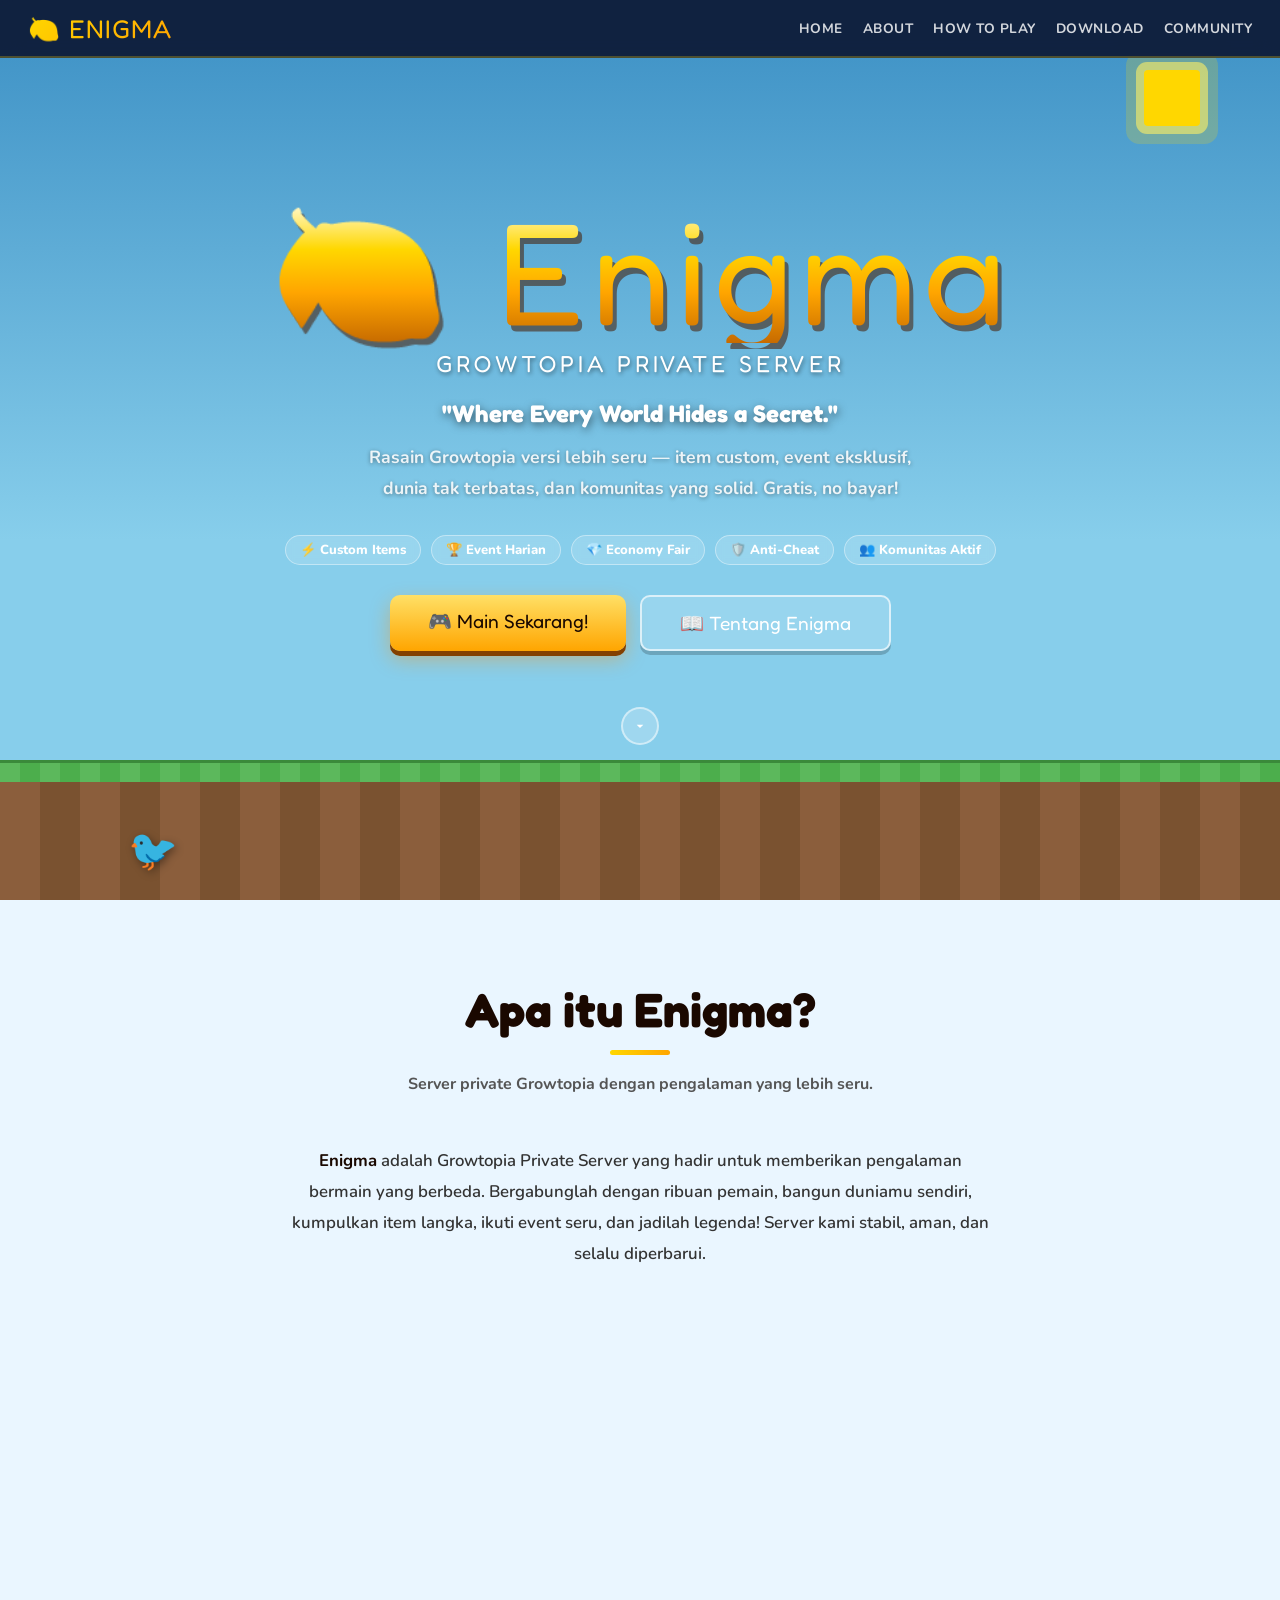
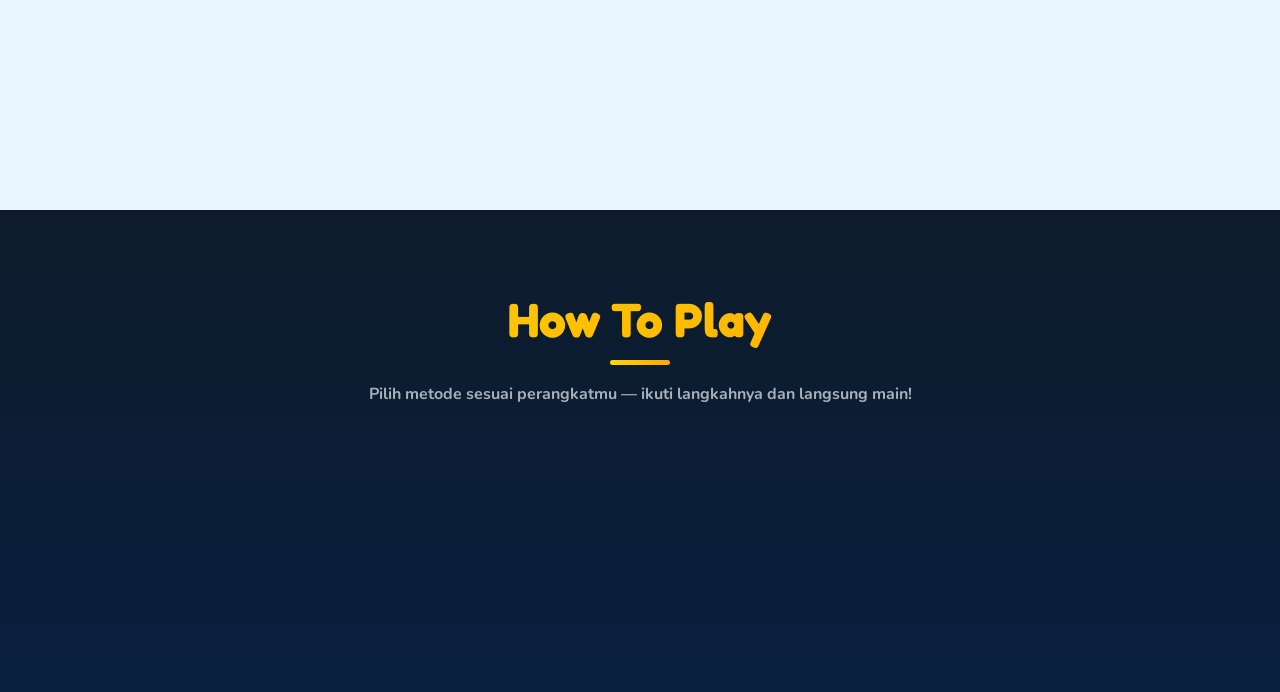
==== index.html @ 72cd6f5b "Clean up index.html by removing unused code Removed unnecessary styles and elements from the HTML st" ====
<!DOCTYPE html>
<html lang="id">
<head>
<meta charset="UTF-8"/>
<meta name="viewport" content="width=device-width,initial-scale=1.0"/>
<title>Enigma — Growtopia Private Server</title>
<link href="https://fonts.googleapis.com/css2?family=Fredoka+One&family=Nunito:wght@400;600;700;800;900&display=swap" rel="stylesheet"/>
<style>
*,*::before,*::after{box-sizing:border-box;margin:0;padding:0}
html{scroll-behavior:smooth}
body{font-family:'Nunito',sans-serif;background:#87CEEB;color:#222;overflow-x:hidden}

/* ====== NAVBAR ====== */
#navbar{
  position:fixed;top:0;left:0;right:0;z-index:1000;
  background:rgba(15,30,60,0.97);
  backdrop-filter:blur(10px);
  border-bottom:2px solid rgba(255,215,0,0.25);
  padding:0 28px;
  display:flex;align-items:center;justify-content:space-between;
  height:58px;
}
.nav-logo-text{
  font-family:'Fredoka One',cursive;font-size:1.6rem;
  background:linear-gradient(135deg,#FFD700,#FFA500);
  -webkit-background-clip:text;-webkit-text-fill-color:transparent;background-clip:text;
  letter-spacing:1px;
}
.nav-desktop{display:flex;gap:20px;list-style:none}
.nav-desktop a{
  color:rgba(255,255,255,0.82);text-decoration:none;
  font-weight:700;font-size:.85rem;letter-spacing:.5px;text-transform:uppercase;
  transition:color .2s;border-bottom:2px solid transparent;padding:4px 0;
}
.nav-desktop a:hover{color:#FFD700;border-bottom-color:#FFD700}
.hamburger{
  display:none;flex-direction:column;gap:5px;cursor:pointer;
  background:none;border:none;padding:4px;
}
.hamburger span{display:block;width:24px;height:2px;background:#fff;border-radius:2px;transition:.3s}
.hamburger.open span:nth-child(1){transform:rotate(45deg) translate(5px,5px)}
.hamburger.open span:nth-child(2){opacity:0}
.hamburger.open span:nth-child(3){transform:rotate(-45deg) translate(5px,-5px)}
#mob-menu{
  display:none;position:fixed;top:58px;left:0;right:0;bottom:0;
  background:rgba(8,16,40,0.98);z-index:999;
  flex-direction:column;align-items:center;justify-content:center;gap:30px;list-style:none;
}
#mob-menu.show{display:flex}
#mob-menu a{
  color:#fff;text-decoration:none;font-family:'Fredoka One',cursive;
  font-size:2.1rem;letter-spacing:2px;text-transform:uppercase;transition:color .2s;
}
#mob-menu a:hover{color:#FFD700}

/* ====== HERO ====== */
#hero{
  position:relative;min-height:100vh;overflow:hidden;
  display:flex;flex-direction:column;align-items:center;justify-content:center;
  padding:90px 20px 140px;text-align:center;
  background:linear-gradient(180deg,#4BA3D3 0%,#87CEEB 50%);
}
.sky-bg{position:absolute;inset:0;background:linear-gradient(180deg,#3B8FC4 0%,#87CEEB 60%,#87CEEB 100%);z-index:0}

/* Clouds */
.cloud-layer{position:absolute;top:0;left:0;right:0;bottom:40%;pointer-events:none;overflow:hidden;z-index:1}
.cld{position:absolute;animation:cldMove linear infinite}
.cld-b{position:relative;background:#fff;border-radius:50px}
.cld-b::before,.cld-b::after{content:'';position:absolute;background:#fff;border-radius:50%}
.cA .cld-b{width:130px;height:38px}
.cA .cld-b::before{width:58px;height:58px;top:-28px;left:18px}
.cA .cld-b::after{width:46px;height:46px;top:-18px;left:56px}
.cA{top:14%;left:-160px;animation-duration:32s;opacity:.92}
.cB .cld-b{width:180px;height:50px}
.cB .cld-b::before{width:80px;height:80px;top:-38px;left:28px}
.cB .cld-b::after{width:64px;height:64px;top:-24px;left:82px}
.cB{top:34%;left:-220px;animation-duration:44s;animation-delay:-14s;opacity:.7}
.cC .cld-b{width:90px;height:26px}
.cC .cld-b::before{width:40px;height:40px;top:-20px;left:12px}
.cC .cld-b::after{width:32px;height:32px;top:-12px;left:38px}
.cC{top:9%;left:-120px;animation-duration:26s;animation-delay:-7s;opacity:.55}
@keyframes cldMove{from{transform:translateX(0)}to{transform:translateX(calc(100vw+240px))}}

/* Sun */
.sun{
  position:absolute;top:70px;right:80px;z-index:2;
  width:56px;height:56px;background:#FFD700;border-radius:4px;
  box-shadow:0 0 0 8px rgba(255,240,100,.6),0 0 0 18px rgba(255,215,0,.2);
  animation:sunPop 4s ease-in-out infinite;
}
@keyframes sunPop{0%,100%{box-shadow:0 0 0 8px rgba(255,240,100,.6),0 0 0 18px rgba(255,215,0,.2)}50%{box-shadow:0 0 0 13px rgba(255,240,100,.5),0 0 0 26px rgba(255,215,0,.15)}}

/* Birds */
.brd{position:absolute;z-index:2;width:12px;height:5px;border-top:3px solid #2c3e50;border-radius:50% 50% 0 0;animation:brdFly linear infinite}
.brd::after{content:'';position:absolute;right:-12px;top:0;width:12px;height:5px;border-top:3px solid #2c3e50;border-radius:50% 50% 0 0}
.brd1{top:18%;left:-40px;animation-duration:19s}
.brd2{top:25%;left:-40px;animation-duration:24s;animation-delay:-8s}
.brd3{top:13%;left:-40px;animation-duration:16s;animation-delay:-3s}
@keyframes brdFly{from{transform:translateX(0)}to{transform:translateX(110vw)}}

/* Logo */
.hero-logo{position:relative;z-index:3}
.hero-logo-title{
  font-family:'Fredoka One',cursive;
  font-size:clamp(4.5rem,14vw,9rem);
  line-height:1;letter-spacing:5px;
  background:linear-gradient(180deg,#FFFDE7 0%,#FFD700 35%,#FFA500 65%,#c76b00 100%);
  -webkit-background-clip:text;-webkit-text-fill-color:transparent;background-clip:text;
  filter:drop-shadow(4px 6px 0 rgba(70,25,0,.55));
  animation:logoFloat 4s ease-in-out infinite;
}
@keyframes logoFloat{0%,100%{transform:translateY(0)}50%{transform:translateY(-12px)}}
.hero-logo-sub{
  font-family:'Fredoka One',cursive;font-size:clamp(.9rem,2.5vw,1.45rem);
  color:#fff;text-shadow:1px 2px 4px rgba(0,0,0,.45);
  letter-spacing:4px;text-transform:uppercase;margin-top:6px;
}
.lmn{display:inline-block;animation:lmn 5s ease-in-out infinite}
@keyframes lmn{0%,75%,100%{transform:rotate(0)}85%{transform:rotate(18deg)}95%{transform:rotate(-8deg)}}

.hero-tagline{
  position:relative;z-index:3;
  font-family:'Fredoka One',cursive;font-size:clamp(1.05rem,3vw,1.5rem);
  color:#fff;text-shadow:1px 3px 8px rgba(0,0,0,.5);
  max-width:620px;margin:18px auto 10px;line-height:1.55;
}
.hero-desc{
  position:relative;z-index:3;
  font-size:clamp(.95rem,2.2vw,1.1rem);color:rgba(255,255,255,.88);
  max-width:560px;margin:0 auto 32px;line-height:1.75;font-weight:700;
  text-shadow:0 1px 4px rgba(0,0,0,.4);
}
.hero-badges{position:relative;z-index:3;display:flex;gap:10px;flex-wrap:wrap;justify-content:center;margin-bottom:30px}
.badge{
  background:rgba(255,255,255,.15);border:1.5px solid rgba(255,255,255,.4);
  color:#fff;padding:5px 14px;border-radius:30px;font-size:.82rem;font-weight:800;
  backdrop-filter:blur(4px);
}
.hero-btns{position:relative;z-index:3;display:flex;gap:14px;flex-wrap:wrap;justify-content:center}
.btn-gold{
  font-family:'Fredoka One',cursive;font-size:1.2rem;
  padding:14px 38px;border-radius:10px;text-decoration:none;
  background:linear-gradient(180deg,#FFE066,#FFA500);
  color:#1a0800;box-shadow:0 5px 0 #834000,0 8px 20px rgba(255,140,0,.4);
  transition:transform .15s,box-shadow .15s;display:inline-block;
}
.btn-gold:hover{transform:translateY(-3px);box-shadow:0 8px 0 #834000,0 14px 28px rgba(255,140,0,.5)}
.btn-gold:active{transform:translateY(2px);box-shadow:0 2px 0 #834000}
.btn-clear{
  font-family:'Fredoka One',cursive;font-size:1.2rem;
  padding:14px 38px;border-radius:10px;text-decoration:none;
  background:rgba(255,255,255,.15);border:2px solid rgba(255,255,255,.65);color:#fff;
  box-shadow:0 4px 0 rgba(0,0,0,.2);transition:transform .15s,background .2s;display:inline-block;
}
.btn-clear:hover{background:rgba(255,255,255,.25);transform:translateY(-3px)}

/* Ground */
.ground{position:absolute;bottom:0;left:0;right:0;height:140px;z-index:2}
.grass{height:22px;background:repeating-linear-gradient(90deg,#5cb85c 0,#5cb85c 20px,#4cae4c 20px,#4cae4c 40px);border-top:3px solid #3a8a3a}
.dirt{flex:1;height:118px;background:repeating-linear-gradient(90deg,#8B5E3C 0,#8B5E3C 40px,#7a5230 40px,#7a5230 80px)}

/* Pixel pigeon on ground */
.pigeon-wrap{position:absolute;bottom:22px;left:10%;z-index:10;animation:pidgBob 2s ease-in-out infinite}
@keyframes pidgBob{0%,100%{transform:translateY(0)}50%{transform:translateY(-6px)}}
.pigeon-char{font-size:2.5rem;filter:drop-shadow(2px 3px 4px rgba(0,0,0,.4));cursor:default;user-select:none}

/* Scroll arrow */
.scroll-arrow{
  position:absolute;bottom:155px;left:50%;transform:translateX(-50%);z-index:10;
  width:38px;height:38px;background:rgba(255,255,255,.2);border:2px solid rgba(255,255,255,.5);
  border-radius:50%;display:flex;align-items:center;justify-content:center;
  cursor:pointer;animation:arrowBounce 2s ease-in-out infinite;text-decoration:none;
}
@keyframes arrowBounce{0%,100%{transform:translateX(-50%) translateY(0)}50%{transform:translateX(-50%) translateY(6px)}}
.scroll-arrow svg{fill:#fff;width:16px;height:16px}

/* ====== SECTIONS ====== */
section{padding:80px 20px}
.container{max-width:1100px;margin:0 auto}
.sec-title{font-family:'Fredoka One',cursive;font-size:clamp(2rem,5vw,3rem);text-align:center;margin-bottom:6px}
.gold-text{background:linear-gradient(135deg,#FFD700,#FFA500);-webkit-background-clip:text;-webkit-text-fill-color:transparent;background-clip:text}
.dark-text{color:#1a0800}
.divider{width:60px;height:5px;background:linear-gradient(90deg,#FFD700,#FFA500);border-radius:4px;margin:12px auto 18px}
.sec-sub{text-align:center;font-size:1rem;font-weight:700;margin-bottom:50px}
.light-sub{color:rgba(255,255,255,.65)}
.dark-sub{color:#555}

/* ====== ABOUT ====== */
#about{background:#EAF6FF}
.about-text{max-width:700px;margin:0 auto 48px;text-align:center;font-size:1.05rem;line-height:1.85;color:#333;font-weight:600}
.about-text strong{color:#1a0800}
.feat-grid{display:grid;grid-template-columns:repeat(auto-fit,minmax(190px,1fr));gap:20px}
.feat-card{
  background:#fff;border-radius:18px;padding:28px 18px;text-align:center;
  box-shadow:0 4px 20px rgba(0,0,0,.07);border:2px solid transparent;
  transition:border-color .2s,transform .2s;
}
.feat-card:hover{border-color:#FFD700;transform:translateY(-5px)}
.feat-icon{font-size:2.6rem;margin-bottom:12px;display:block}
.feat-name{font-family:'Fredoka One',cursive;font-size:1.1rem;color:#1a0800;margin-bottom:6px}
.feat-desc{font-size:.84rem;color:#666;line-height:1.5}

/* ====== HOW TO PLAY ====== */
#howtoplay{background:linear-gradient(180deg,#0d1b2a,#0a2040)}
.htp-grid{display:grid;grid-template-columns:repeat(auto-fit,minmax(300px,1fr));gap:22px}
.htp-card{
  background:rgba(255,255,255,.05);border:1px solid rgba(255,215,0,.18);
  border-radius:18px;padding:28px 24px;
  transition:transform .2s,box-shadow .2s;
}
.htp-card:hover{transform:translateY(-5px);box-shadow:0 14px 40px rgba(255,165,0,.14)}
.htp-head{display:flex;align-items:center;gap:12px;margin-bottom:18px}
.htp-icon{font-size:2rem}
.htp-title{font-family:'Fredoka One',cursive;font-size:1.25rem;background:linear-gradient(135deg,#FFD700,#FFA500);-webkit-background-clip:text;-webkit-text-fill-color:transparent;background-clip:text}
.ptag{margin-left:auto;background:rgba(79,195,247,.12);border:1px solid rgba(79,195,247,.35);color:#4FC3F7;font-size:.7rem;font-weight:900;padding:2px 10px;border-radius:20px;text-transform:uppercase;letter-spacing:1px;white-space:nowrap}
.steps{list-style:none;counter-reset:s}
.steps li{counter-increment:s;display:flex;align-items:flex-start;gap:12px;margin-bottom:13px;font-size:.88rem;color:rgba(255,255,255,.82);line-height:1.55}
.steps li::before{content:counter(s);min-width:24px;height:24px;background:linear-gradient(135deg,#FFD700,#FFA500);color:#1a0800;border-radius:50%;display:flex;align-items:center;justify-content:center;font-weight:900;font-size:.77rem;flex-shrink:0;margin-top:1px}
.slink{color:#FFD700;text-decoration:none;font-weight:800;border-bottom:1px dashed rgba(255,215,0,.4);word-break:break-all;transition:color .2s}
.slink:hover{color:#fff;border-color:#fff}
.code-box{background:rgba(0,0,0,.45);border:1px solid rgba(255,215,0,.2);border-radius:10px;padding:12px 14px;margin-top:8px;font-family:'Courier New',monospace;font-size:.77rem;color:#b8ffb8;line-height:1.9;overflow-x:auto;white-space:pre}
.note{color:rgba(255,255,255,.55);font-size:.8rem;margin-top:10px;line-height:1.5}

/* ====== DOWNLOAD ====== */
#download{background:#EAF6FF;text-align:center}
.dl-wrap{max-width:440px;margin:0 auto}
.dl-desc{font-size:1.05rem;color:#444;font-weight:700;margin-bottom:32px;line-height:1.75}
.dl-list{display:flex;flex-direction:column;gap:14px;align-items:center}
.dl-btn{
  display:flex;align-items:center;gap:16px;width:100%;max-width:340px;
  padding:14px 22px;border-radius:14px;text-decoration:none;color:#fff;
  font-weight:700;transition:transform .15s,box-shadow .15s;
  box-shadow:0 4px 16px rgba(0,0,0,.2);
}
.dl-btn:hover{transform:translateY(-3px);box-shadow:0 8px 24px rgba(0,0,0,.28)}
.dl-android{background:linear-gradient(135deg,#1a73e8,#0d47a1)}
.dl-ios{background:linear-gradient(135deg,#555,#111)}
.dl-win{background:linear-gradient(135deg,#0078d4,#004f99)}
.dl-mac{background:linear-gradient(135deg,#444,#1a1a1a)}
.dl-ic{font-size:1.9rem}
.dl-txt small{display:block;font-size:.68rem;opacity:.75;font-weight:400}
.dl-txt strong{font-size:.97rem}

/* ====== COMMUNITY ====== */
#community{background:linear-gradient(135deg,#0d1b2a,#1a3a5c);text-align:center}
.comm-card{
  background:rgba(255,255,255,.06);border:1px solid rgba(255,215,0,.22);
  border-radius:26px;padding:50px 40px;max-width:460px;margin:0 auto;
}
.wa-ico{font-size:4.5rem;animation:waPulse 2s ease-in-out infinite}
@keyframes waPulse{0%,100%{transform:scale(1)}50%{transform:scale(1.1)}}
.comm-card h3{font-family:'Fredoka One',cursive;font-size:1.75rem;color:#FFD700;margin:14px 0 10px}
.comm-card p{color:rgba(255,255,255,.65);font-size:.97rem;line-height:1.65;margin-bottom:28px}
.btn-wa{
  display:inline-flex;align-items:center;gap:10px;
  background:#25D366;color:#fff;font-family:'Fredoka One',cursive;font-size:1.15rem;
  padding:14px 36px;border-radius:50px;text-decoration:none;
  box-shadow:0 6px 24px rgba(37,211,102,.4);transition:transform .15s,box-shadow .15s;
}
.btn-wa:hover{transform:translateY(-3px);box-shadow:0 12px 32px rgba(37,211,102,.55)}

/* ====== FOOTER ====== */
footer{background:#060d17;border-top:2px solid rgba(255,215,0,.18);padding:36px 20px;text-align:center}
.f-logo{font-family:'Fredoka One',cursive;font-size:1.6rem;background:linear-gradient(135deg,#FFD700,#FFA500);-webkit-background-clip:text;-webkit-text-fill-color:transparent;background-clip:text;margin-bottom:8px}
.f-slogan{color:rgba(255,255,255,.5);font-style:italic;font-size:.95rem;margin-bottom:14px}
.f-links{display:flex;justify-content:center;gap:20px;flex-wrap:wrap;margin-bottom:12px}
.f-links a{color:#FFD700;text-decoration:none;font-weight:700;font-size:.85rem;transition:color .2s}
.f-links a:hover{color:#fff}
.f-copy{color:rgba(255,255,255,.3);font-size:.8rem}

/* ====== REVEAL ====== */
.reveal{opacity:0;transform:translateY(28px);transition:opacity .6s,transform .6s}
.reveal.vis{opacity:1;transform:translateY(0)}

/* ====== RESPONSIVE ====== */
@media(max-width:720px){
  .nav-desktop{display:none}
  .hamburger{display:flex}
  .sun{top:70px;right:20px;width:42px;height:42px}
  .comm-card{padding:34px 22px}
  .hero-logo-title{letter-spacing:2px}
}
</style>
</head>
<body>

<!-- NAVBAR -->
<nav id="navbar">
  <div class="nav-logo-text">🍋 ENIGMA</div>
  <ul class="nav-desktop">
    <li><a href="#hero">Home</a></li>
    <li><a href="#about">About</a></li>
    <li><a href="#howtoplay">How To Play</a></li>
    <li><a href="#download">Download</a></li>
    <li><a href="#community">Community</a></li>
  </ul>
  <button class="hamburger" id="ham" aria-label="Menu">
    <span></span><span></span><span></span>
  </button>
</nav>

<ul id="mob-menu">
  <li><a href="#hero" onclick="closeMob()">Home</a></li>
  <li><a href="#about" onclick="closeMob()">About</a></li>
  <li><a href="#howtoplay" onclick="closeMob()">How To Play</a></li>
  <li><a href="#download" onclick="closeMob()">Download</a></li>
  <li><a href="#community" onclick="closeMob()">Community</a></li>
</ul>

<!-- HERO -->
<section id="hero">
  <div class="sky-bg"></div>
  <div class="cloud-layer">
    <div class="cld cA"><div class="cld-b"></div></div>
    <div class="cld cB"><div class="cld-b"></div></div>
    <div class="cld cC"><div class="cld-b"></div></div>
  </div>
  <div class="sun"></div>
  <div class="brd brd1"></div>
  <div class="brd brd2"></div>
  <div class="brd brd3"></div>

  <div class="hero-logo">
    <div class="hero-logo-title"><span class="lmn">🍋</span> Enigma</div>
    <div class="hero-logo-sub">Growtopia Private Server</div>
  </div>

  <h2 class="hero-tagline">"Where Every World Hides a Secret."</h2>
  <p class="hero-desc">
    Rasain Growtopia versi lebih seru — item custom, event eksklusif,
    dunia tak terbatas, dan komunitas yang solid. Gratis, no bayar!
  </p>

  <div class="hero-badges">
    <span class="badge">⚡ Custom Items</span>
    <span class="badge">🏆 Event Harian</span>
    <span class="badge">💎 Economy Fair</span>
    <span class="badge">🛡️ Anti-Cheat</span>
    <span class="badge">👥 Komunitas Aktif</span>
  </div>

  <div class="hero-btns">
    <a class="btn-gold" href="#howtoplay">🎮 Main Sekarang!</a>
    <a class="btn-clear" href="#about">📖 Tentang Enigma</a>
  </div>

  <div class="pigeon-wrap">
    <div class="pigeon-char" title="Coo~">🐦</div>
  </div>

  <a class="scroll-arrow" href="#about">
    <svg viewBox="0 0 24 24"><path d="M7 10l5 5 5-5z"/></svg>
  </a>

  <div class="ground">
    <div class="grass"></div>
    <div class="dirt"></div>
  </div>
</section>

<!-- ABOUT -->
<section id="about">
  <div class="container">
    <h2 class="sec-title dark-text">Apa itu Enigma?</h2>
    <div class="divider"></div>
    <p class="sec-sub dark-sub">Server private Growtopia dengan pengalaman yang lebih seru.</p>
    <p class="about-text">
      <strong>Enigma</strong> adalah Growtopia Private Server yang hadir untuk memberikan pengalaman bermain yang berbeda.
      Bergabunglah dengan ribuan pemain, bangun duniamu sendiri, kumpulkan item langka, ikuti event seru, dan jadilah legenda!
      Server kami stabil, aman, dan selalu diperbarui.
    </p>
    <div class="feat-grid">
      <div class="feat-card reveal"><span class="feat-icon">💎</span><div class="feat-name">Custom Items</div><div class="feat-desc">Ribuan item eksklusif yang hanya ada di Enigma.</div></div>
      <div class="feat-card reveal"><span class="feat-icon">🏆</span><div class="feat-name">Event Harian</div><div class="feat-desc">Event & turnamen seru setiap hari tanpa henti.</div></div>
      <div class="feat-card reveal"><span class="feat-icon">⚡</span><div class="feat-name">Server Stabil</div><div class="feat-desc">Uptime tinggi, lag minimal, main kapan saja.</div></div>
      <div class="feat-card reveal"><span class="feat-icon">🛡️</span><div class="feat-name">Anti-Cheat</div><div class="feat-desc">Sistem keamanan ketat agar permainan fair.</div></div>
      <div class="feat-card reveal"><span class="feat-icon">👥</span><div class="feat-name">Komunitas Aktif</div><div class="feat-desc">Ribuan pemain aktif siap main bareng kamu.</div></div>
      <div class="feat-card reveal"><span class="feat-icon">🌍</span><div class="feat-name">Dunia Bebas</div><div class="feat-desc">Buat & eksplorasi dunia tanpa batas.</div></div>
    </div>
  </div>
</section>

<!-- HOW TO PLAY -->
<section id="howtoplay">
  <div class="container">
    <h2 class="sec-title gold-text">How To Play</h2>
    <div class="divider"></div>
    <p class="sec-sub light-sub">Pilih metode sesuai perangkatmu — ikuti langkahnya dan langsung main!</p>

    <div class="htp-grid">

      <!-- PowerTunnel -->
      <div class="htp-card reveal">
        <div class="htp-head">
          <span class="htp-icon">🔌</span>
          <div class="htp-title">PowerTunnel</div>
          <span class="ptag">Android</span>
        </div>
        <ol class="steps">
          <li>Download APK PowerTunnel:<br/><a class="slink" href="https://powertunnel.id.uptodown.com/android" target="_blank" rel="noopener">pow
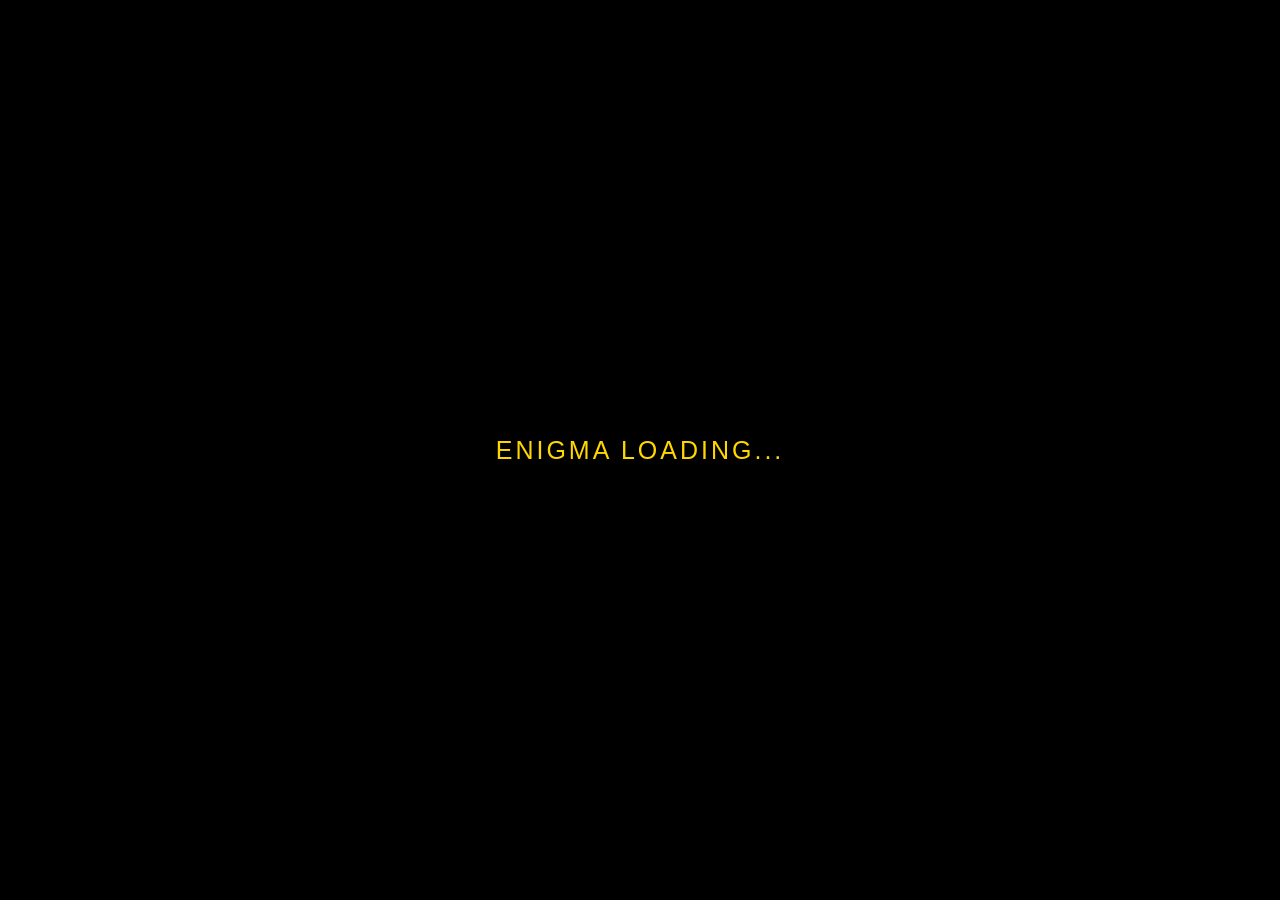
==== commit bfb42fbe: "Update HTML structure and styles for Enigma site" ====
--- a/index.html
+++ b/index.html
@@ -1,400 +1,210 @@
 <!DOCTYPE html>
-<html lang="id">
+<html lang="en">
 <head>
-<meta charset="UTF-8"/>
-<meta name="viewport" content="width=device-width,initial-scale=1.0"/>
-<title>Enigma — Growtopia Private Server</title>
-<link href="https://fonts.googleapis.com/css2?family=Fredoka+One&family=Nunito:wght@400;600;700;800;900&display=swap" rel="stylesheet"/>
+<meta charset="UTF-8">
+<meta name="viewport" content="width=device-width,initial-scale=1">
+<title>ENIGMA SERVER</title>
+
 <style>
-*,*::before,*::after{box-sizing:border-box;margin:0;padding:0}
-html{scroll-behavior:smooth}
-body{font-family:'Nunito',sans-serif;background:#87CEEB;color:#222;overflow-x:hidden}
-
-/* ====== NAVBAR ====== */
-#navbar{
-  position:fixed;top:0;left:0;right:0;z-index:1000;
-  background:rgba(15,30,60,0.97);
-  backdrop-filter:blur(10px);
-  border-bottom:2px solid rgba(255,215,0,0.25);
-  padding:0 28px;
-  display:flex;align-items:center;justify-content:space-between;
-  height:58px;
-}
-.nav-logo-text{
-  font-family:'Fredoka One',cursive;font-size:1.6rem;
-  background:linear-gradient(135deg,#FFD700,#FFA500);
-  -webkit-background-clip:text;-webkit-text-fill-color:transparent;background-clip:text;
-  letter-spacing:1px;
-}
-.nav-desktop{display:flex;gap:20px;list-style:none}
-.nav-desktop a{
-  color:rgba(255,255,255,0.82);text-decoration:none;
-  font-weight:700;font-size:.85rem;letter-spacing:.5px;text-transform:uppercase;
-  transition:color .2s;border-bottom:2px solid transparent;padding:4px 0;
-}
-.nav-desktop a:hover{color:#FFD700;border-bottom-color:#FFD700}
-.hamburger{
-  display:none;flex-direction:column;gap:5px;cursor:pointer;
-  background:none;border:none;padding:4px;
-}
-.hamburger span{display:block;width:24px;height:2px;background:#fff;border-radius:2px;transition:.3s}
-.hamburger.open span:nth-child(1){transform:rotate(45deg) translate(5px,5px)}
-.hamburger.open span:nth-child(2){opacity:0}
-.hamburger.open span:nth-child(3){transform:rotate(-45deg) translate(5px,-5px)}
-#mob-menu{
-  display:none;position:fixed;top:58px;left:0;right:0;bottom:0;
-  background:rgba(8,16,40,0.98);z-index:999;
-  flex-direction:column;align-items:center;justify-content:center;gap:30px;list-style:none;
-}
-#mob-menu.show{display:flex}
-#mob-menu a{
-  color:#fff;text-decoration:none;font-family:'Fredoka One',cursive;
-  font-size:2.1rem;letter-spacing:2px;text-transform:uppercase;transition:color .2s;
-}
-#mob-menu a:hover{color:#FFD700}
-
-/* ====== HERO ====== */
-#hero{
-  position:relative;min-height:100vh;overflow:hidden;
-  display:flex;flex-direction:column;align-items:center;justify-content:center;
-  padding:90px 20px 140px;text-align:center;
-  background:linear-gradient(180deg,#4BA3D3 0%,#87CEEB 50%);
-}
-.sky-bg{position:absolute;inset:0;background:linear-gradient(180deg,#3B8FC4 0%,#87CEEB 60%,#87CEEB 100%);z-index:0}
-
-/* Clouds */
-.cloud-layer{position:absolute;top:0;left:0;right:0;bottom:40%;pointer-events:none;overflow:hidden;z-index:1}
-.cld{position:absolute;animation:cldMove linear infinite}
-.cld-b{position:relative;background:#fff;border-radius:50px}
-.cld-b::before,.cld-b::after{content:'';position:absolute;background:#fff;border-radius:50%}
-.cA .cld-b{width:130px;height:38px}
-.cA .cld-b::before{width:58px;height:58px;top:-28px;left:18px}
-.cA .cld-b::after{width:46px;height:46px;top:-18px;left:56px}
-.cA{top:14%;left:-160px;animation-duration:32s;opacity:.92}
-.cB .cld-b{width:180px;height:50px}
-.cB .cld-b::before{width:80px;height:80px;top:-38px;left:28px}
-.cB .cld-b::after{width:64px;height:64px;top:-24px;left:82px}
-.cB{top:34%;left:-220px;animation-duration:44s;animation-delay:-14s;opacity:.7}
-.cC .cld-b{width:90px;height:26px}
-.cC .cld-b::before{width:40px;height:40px;top:-20px;left:12px}
-.cC .cld-b::after{width:32px;height:32px;top:-12px;left:38px}
-.cC{top:9%;left:-120px;animation-duration:26s;animation-delay:-7s;opacity:.55}
-@keyframes cldMove{from{transform:translateX(0)}to{transform:translateX(calc(100vw+240px))}}
-
-/* Sun */
-.sun{
-  position:absolute;top:70px;right:80px;z-index:2;
-  width:56px;height:56px;background:#FFD700;border-radius:4px;
-  box-shadow:0 0 0 8px rgba(255,240,100,.6),0 0 0 18px rgba(255,215,0,.2);
-  animation:sunPop 4s ease-in-out infinite;
-}
-@keyframes sunPop{0%,100%{box-shadow:0 0 0 8px rgba(255,240,100,.6),0 0 0 18px rgba(255,215,0,.2)}50%{box-shadow:0 0 0 13px rgba(255,240,100,.5),0 0 0 26px rgba(255,215,0,.15)}}
-
-/* Birds */
-.brd{position:absolute;z-index:2;width:12px;height:5px;border-top:3px solid #2c3e50;border-radius:50% 50% 0 0;animation:brdFly linear infinite}
-.brd::after{content:'';position:absolute;right:-12px;top:0;width:12px;height:5px;border-top:3px solid #2c3e50;border-radius:50% 50% 0 0}
-.brd1{top:18%;left:-40px;animation-duration:19s}
-.brd2{top:25%;left:-40px;animation-duration:24s;animation-delay:-8s}
-.brd3{top:13%;left:-40px;animation-duration:16s;animation-delay:-3s}
-@keyframes brdFly{from{transform:translateX(0)}to{transform:translateX(110vw)}}
-
-/* Logo */
-.hero-logo{position:relative;z-index:3}
-.hero-logo-title{
-  font-family:'Fredoka One',cursive;
-  font-size:clamp(4.5rem,14vw,9rem);
-  line-height:1;letter-spacing:5px;
-  background:linear-gradient(180deg,#FFFDE7 0%,#FFD700 35%,#FFA500 65%,#c76b00 100%);
-  -webkit-background-clip:text;-webkit-text-fill-color:transparent;background-clip:text;
-  filter:drop-shadow(4px 6px 0 rgba(70,25,0,.55));
-  animation:logoFloat 4s ease-in-out infinite;
-}
-@keyframes logoFloat{0%,100%{transform:translateY(0)}50%{transform:translateY(-12px)}}
-.hero-logo-sub{
-  font-family:'Fredoka One',cursive;font-size:clamp(.9rem,2.5vw,1.45rem);
-  color:#fff;text-shadow:1px 2px 4px rgba(0,0,0,.45);
-  letter-spacing:4px;text-transform:uppercase;margin-top:6px;
-}
-.lmn{display:inline-block;animation:lmn 5s ease-in-out infinite}
-@keyframes lmn{0%,75%,100%{transform:rotate(0)}85%{transform:rotate(18deg)}95%{transform:rotate(-8deg)}}
-
-.hero-tagline{
-  position:relative;z-index:3;
-  font-family:'Fredoka One',cursive;font-size:clamp(1.05rem,3vw,1.5rem);
-  color:#fff;text-shadow:1px 3px 8px rgba(0,0,0,.5);
-  max-width:620px;margin:18px auto 10px;line-height:1.55;
-}
-.hero-desc{
-  position:relative;z-index:3;
-  font-size:clamp(.95rem,2.2vw,1.1rem);color:rgba(255,255,255,.88);
-  max-width:560px;margin:0 auto 32px;line-height:1.75;font-weight:700;
-  text-shadow:0 1px 4px rgba(0,0,0,.4);
-}
-.hero-badges{position:relative;z-index:3;display:flex;gap:10px;flex-wrap:wrap;justify-content:center;margin-bottom:30px}
-.badge{
-  background:rgba(255,255,255,.15);border:1.5px solid rgba(255,255,255,.4);
-  color:#fff;padding:5px 14px;border-radius:30px;font-size:.82rem;font-weight:800;
-  backdrop-filter:blur(4px);
-}
-.hero-btns{position:relative;z-index:3;display:flex;gap:14px;flex-wrap:wrap;justify-content:center}
-.btn-gold{
-  font-family:'Fredoka One',cursive;font-size:1.2rem;
-  padding:14px 38px;border-radius:10px;text-decoration:none;
-  background:linear-gradient(180deg,#FFE066,#FFA500);
-  color:#1a0800;box-shadow:0 5px 0 #834000,0 8px 20px rgba(255,140,0,.4);
-  transition:transform .15s,box-shadow .15s;display:inline-block;
-}
-.btn-gold:hover{transform:translateY(-3px);box-shadow:0 8px 0 #834000,0 14px 28px rgba(255,140,0,.5)}
-.btn-gold:active{transform:translateY(2px);box-shadow:0 2px 0 #834000}
-.btn-clear{
-  font-family:'Fredoka One',cursive;font-size:1.2rem;
-  padding:14px 38px;border-radius:10px;text-decoration:none;
-  background:rgba(255,255,255,.15);border:2px solid rgba(255,255,255,.65);color:#fff;
-  box-shadow:0 4px 0 rgba(0,0,0,.2);transition:transform .15s,background .2s;display:inline-block;
-}
-.btn-clear:hover{background:rgba(255,255,255,.25);transform:translateY(-3px)}
-
-/* Ground */
-.ground{position:absolute;bottom:0;left:0;right:0;height:140px;z-index:2}
-.grass{height:22px;background:repeating-linear-gradient(90deg,#5cb85c 0,#5cb85c 20px,#4cae4c 20px,#4cae4c 40px);border-top:3px solid #3a8a3a}
-.dirt{flex:1;height:118px;background:repeating-linear-gradient(90deg,#8B5E3C 0,#8B5E3C 40px,#7a5230 40px,#7a5230 80px)}
-
-/* Pixel pigeon on ground */
-.pigeon-wrap{position:absolute;bottom:22px;left:10%;z-index:10;animation:pidgBob 2s ease-in-out infinite}
-@keyframes pidgBob{0%,100%{transform:translateY(0)}50%{transform:translateY(-6px)}}
-.pigeon-char{font-size:2.5rem;filter:drop-shadow(2px 3px 4px rgba(0,0,0,.4));cursor:default;user-select:none}
-
-/* Scroll arrow */
-.scroll-arrow{
-  position:absolute;bottom:155px;left:50%;transform:translateX(-50%);z-index:10;
-  width:38px;height:38px;background:rgba(255,255,255,.2);border:2px solid rgba(255,255,255,.5);
-  border-radius:50%;display:flex;align-items:center;justify-content:center;
-  cursor:pointer;animation:arrowBounce 2s ease-in-out infinite;text-decoration:none;
-}
-@keyframes arrowBounce{0%,100%{transform:translateX(-50%) translateY(0)}50%{transform:translateX(-50%) translateY(6px)}}
-.scroll-arrow svg{fill:#fff;width:16px;height:16px}
-
-/* ====== SECTIONS ====== */
-section{padding:80px 20px}
-.container{max-width:1100px;margin:0 auto}
-.sec-title{font-family:'Fredoka One',cursive;font-size:clamp(2rem,5vw,3rem);text-align:center;margin-bottom:6px}
-.gold-text{background:linear-gradient(135deg,#FFD700,#FFA500);-webkit-background-clip:text;-webkit-text-fill-color:transparent;background-clip:text}
-.dark-text{color:#1a0800}
-.divider{width:60px;height:5px;background:linear-gradient(90deg,#FFD700,#FFA500);border-radius:4px;margin:12px auto 18px}
-.sec-sub{text-align:center;font-size:1rem;font-weight:700;margin-bottom:50px}
-.light-sub{color:rgba(255,255,255,.65)}
-.dark-sub{color:#555}
-
-/* ====== ABOUT ====== */
-#about{background:#EAF6FF}
-.about-text{max-width:700px;margin:0 auto 48px;text-align:center;font-size:1.05rem;line-height:1.85;color:#333;font-weight:600}
-.about-text strong{color:#1a0800}
-.feat-grid{display:grid;grid-template-columns:repeat(auto-fit,minmax(190px,1fr));gap:20px}
-.feat-card{
-  background:#fff;border-radius:18px;padding:28px 18px;text-align:center;
-  box-shadow:0 4px 20px rgba(0,0,0,.07);border:2px solid transparent;
-  transition:border-color .2s,transform .2s;
-}
-.feat-card:hover{border-color:#FFD700;transform:translateY(-5px)}
-.feat-icon{font-size:2.6rem;margin-bottom:12px;display:block}
-.feat-name{font-family:'Fredoka One',cursive;font-size:1.1rem;color:#1a0800;margin-bottom:6px}
-.feat-desc{font-size:.84rem;color:#666;line-height:1.5}
-
-/* ====== HOW TO PLAY ====== */
-#howtoplay{background:linear-gradient(180deg,#0d1b2a,#0a2040)}
-.htp-grid{display:grid;grid-template-columns:repeat(auto-fit,minmax(300px,1fr));gap:22px}
-.htp-card{
-  background:rgba(255,255,255,.05);border:1px solid rgba(255,215,0,.18);
-  border-radius:18px;padding:28px 24px;
-  transition:transform .2s,box-shadow .2s;
-}
-.htp-card:hover{transform:translateY(-5px);box-shadow:0 14px 40px rgba(255,165,0,.14)}
-.htp-head{display:flex;align-items:center;gap:12px;margin-bottom:18px}
-.htp-icon{font-size:2rem}
-.htp-title{font-family:'Fredoka One',cursive;font-size:1.25rem;background:linear-gradient(135deg,#FFD700,#FFA500);-webkit-background-clip:text;-webkit-text-fill-color:transparent;background-clip:text}
-.ptag{margin-left:auto;background:rgba(79,195,247,.12);border:1px solid rgba(79,195,247,.35);color:#4FC3F7;font-size:.7rem;font-weight:900;padding:2px 10px;border-radius:20px;text-transform:uppercase;letter-spacing:1px;white-space:nowrap}
-.steps{list-style:none;counter-reset:s}
-.steps li{counter-increment:s;display:flex;align-items:flex-start;gap:12px;margin-bottom:13px;font-size:.88rem;color:rgba(255,255,255,.82);line-height:1.55}
-.steps li::before{content:counter(s);min-width:24px;height:24px;background:linear-gradient(135deg,#FFD700,#FFA500);color:#1a0800;border-radius:50%;display:flex;align-items:center;justify-content:center;font-weight:900;font-size:.77rem;flex-shrink:0;margin-top:1px}
-.slink{color:#FFD700;text-decoration:none;font-weight:800;border-bottom:1px dashed rgba(255,215,0,.4);word-break:break-all;transition:color .2s}
-.slink:hover{color:#fff;border-color:#fff}
-.code-box{background:rgba(0,0,0,.45);border:1px solid rgba(255,215,0,.2);border-radius:10px;padding:12px 14px;margin-top:8px;font-family:'Courier New',monospace;font-size:.77rem;color:#b8ffb8;line-height:1.9;overflow-x:auto;white-space:pre}
-.note{color:rgba(255,255,255,.55);font-size:.8rem;margin-top:10px;line-height:1.5}
-
-/* ====== DOWNLOAD ====== */
-#download{background:#EAF6FF;text-align:center}
-.dl-wrap{max-width:440px;margin:0 auto}
-.dl-desc{font-size:1.05rem;color:#444;font-weight:700;margin-bottom:32px;line-height:1.75}
-.dl-list{display:flex;flex-direction:column;gap:14px;align-items:center}
-.dl-btn{
-  display:flex;align-items:center;gap:16px;width:100%;max-width:340px;
-  padding:14px 22px;border-radius:14px;text-decoration:none;color:#fff;
-  font-weight:700;transition:transform .15s,box-shadow .15s;
-  box-shadow:0 4px 16px rgba(0,0,0,.2);
-}
-.dl-btn:hover{transform:translateY(-3px);box-shadow:0 8px 24px rgba(0,0,0,.28)}
-.dl-android{background:linear-gradient(135deg,#1a73e8,#0d47a1)}
-.dl-ios{background:linear-gradient(135deg,#555,#111)}
-.dl-win{background:linear-gradient(135deg,#0078d4,#004f99)}
-.dl-mac{background:linear-gradient(135deg,#444,#1a1a1a)}
-.dl-ic{font-size:1.9rem}
-.dl-txt small{display:block;font-size:.68rem;opacity:.75;font-weight:400}
-.dl-txt strong{font-size:.97rem}
-
-/* ====== COMMUNITY ====== */
-#community{background:linear-gradient(135deg,#0d1b2a,#1a3a5c);text-align:center}
-.comm-card{
-  background:rgba(255,255,255,.06);border:1px solid rgba(255,215,0,.22);
-  border-radius:26px;padding:50px 40px;max-width:460px;margin:0 auto;
-}
-.wa-ico{font-size:4.5rem;animation:waPulse 2s ease-in-out infinite}
-@keyframes waPulse{0%,100%{transform:scale(1)}50%{transform:scale(1.1)}}
-.comm-card h3{font-family:'Fredoka One',cursive;font-size:1.75rem;color:#FFD700;margin:14px 0 10px}
-.comm-card p{color:rgba(255,255,255,.65);font-size:.97rem;line-height:1.65;margin-bottom:28px}
-.btn-wa{
-  display:inline-flex;align-items:center;gap:10px;
-  background:#25D366;color:#fff;font-family:'Fredoka One',cursive;font-size:1.15rem;
-  padding:14px 36px;border-radius:50px;text-decoration:none;
-  box-shadow:0 6px 24px rgba(37,211,102,.4);transition:transform .15s,box-shadow .15s;
-}
-.btn-wa:hover{transform:translateY(-3px);box-shadow:0 12px 32px rgba(37,211,102,.55)}
-
-/* ====== FOOTER ====== */
-footer{background:#060d17;border-top:2px solid rgba(255,215,0,.18);padding:36px 20px;text-align:center}
-.f-logo{font-family:'Fredoka One',cursive;font-size:1.6rem;background:linear-gradient(135deg,#FFD700,#FFA500);-webkit-background-clip:text;-webkit-text-fill-color:transparent;background-clip:text;margin-bottom:8px}
-.f-slogan{color:rgba(255,255,255,.5);font-style:italic;font-size:.95rem;margin-bottom:14px}
-.f-links{display:flex;justify-content:center;gap:20px;flex-wrap:wrap;margin-bottom:12px}
-.f-links a{color:#FFD700;text-decoration:none;font-weight:700;font-size:.85rem;transition:color .2s}
-.f-links a:hover{color:#fff}
-.f-copy{color:rgba(255,255,255,.3);font-size:.8rem}
-
-/* ====== REVEAL ====== */
-.reveal{opacity:0;transform:translateY(28px);transition:opacity .6s,transform .6s}
-.reveal.vis{opacity:1;transform:translateY(0)}
-
-/* ====== RESPONSIVE ====== */
-@media(max-width:720px){
-  .nav-desktop{display:none}
-  .hamburger{display:flex}
-  .sun{top:70px;right:20px;width:42px;height:42px}
-  .comm-card{padding:34px 22px}
-  .hero-logo-title{letter-spacing:2px}
-}
+*{margin:0;padding:0;box-sizing:border-box}
+body{
+ font-family:'Segoe UI',sans-serif;
+ background:#000;
+ color:white;
+ overflow-x:hidden;
+}
+
+/* LOADING */
+#loader{
+ position:fixed;
+ width:100%;
+ height:100%;
+ background:#000;
+ display:flex;
+ justify-content:center;
+ align-items:center;
+ z-index:999;
+ font-size:25px;
+ letter-spacing:3px;
+ color:#FFD700;
+}
+
+/* NAV */
+.nav{
+ display:flex;
+ justify-content:space-between;
+ padding:15px 30px;
+ background:rgba(0,0,0,0.6);
+ backdrop-filter:blur(10px);
+ position:fixed;
+ width:100%;
+ z-index:10;
+}
+.nav h1{color:#FFD700}
+.nav button{
+ background:none;border:none;color:white;margin-left:15px;cursor:pointer;
+}
+
+/* HERO */
+.hero{
+ height:100vh;
+ display:flex;
+ flex-direction:column;
+ justify-content:center;
+ align-items:center;
+ text-align:center;
+}
+
+.hero img{
+ width:200px;
+ animation:float 3s infinite;
+}
+@keyframes float{
+ 0%{transform:translateY(0)}
+ 50%{transform:translateY(-10px)}
+ 100%{transform:translateY(0)}
+}
+
+.title{
+ font-size:50px;
+ background:linear-gradient(45deg,#FFD700,#fff);
+ -webkit-background-clip:text;
+ color:transparent;
+}
+
+.slogan{
+ opacity:0.7;
+ margin:10px 0;
+}
+
+/* CARD */
+.card{
+ background:rgba(20,20,20,0.7);
+ border-radius:20px;
+ padding:25px;
+ margin:20px;
+ backdrop-filter:blur(10px);
+ box-shadow:0 0 30px rgba(255,215,0,0.2);
+}
+
+/* STATUS BAR */
+.bar{
+ height:8px;
+ background:#222;
+ border-radius:10px;
+ overflow:hidden;
+ margin:10px 0;
+}
+.fill{
+ height:100%;
+ background:#FFD700;
+ width:0%;
+}
+
+/* BUTTON */
+.btn{
+ display:inline-block;
+ padding:12px 20px;
+ margin:10px;
+ border-radius:30px;
+ text-decoration:none;
+ font-weight:bold;
+ color:white;
+ transition:0.2s;
+}
+.btn:hover{transform:scale(1.05)}
+.discord{background:#5865F2}
+.whatsapp{background:#25D366}
+
+/* PAGE */
+.page{display:none}
+.active{display:block}
 </style>
 </head>
+
 <body>
 
-<!-- NAVBAR -->
-<nav id="navbar">
-  <div class="nav-logo-text">🍋 ENIGMA</div>
-  <ul class="nav-desktop">
-    <li><a href="#hero">Home</a></li>
-    <li><a href="#about">About</a></li>
-    <li><a href="#howtoplay">How To Play</a></li>
-    <li><a href="#download">Download</a></li>
-    <li><a href="#community">Community</a></li>
-  </ul>
-  <button class="hamburger" id="ham" aria-label="Menu">
-    <span></span><span></span><span></span>
-  </button>
-</nav>
-
-<ul id="mob-menu">
-  <li><a href="#hero" onclick="closeMob()">Home</a></li>
-  <li><a href="#about" onclick="closeMob()">About</a></li>
-  <li><a href="#howtoplay" onclick="closeMob()">How To Play</a></li>
-  <li><a href="#download" onclick="closeMob()">Download</a></li>
-  <li><a href="#community" onclick="closeMob()">Community</a></li>
-</ul>
-
-<!-- HERO -->
-<section id="hero">
-  <div class="sky-bg"></div>
-  <div class="cloud-layer">
-    <div class="cld cA"><div class="cld-b"></div></div>
-    <div class="cld cB"><div class="cld-b"></div></div>
-    <div class="cld cC"><div class="cld-b"></div></div>
-  </div>
-  <div class="sun"></div>
-  <div class="brd brd1"></div>
-  <div class="brd brd2"></div>
-  <div class="brd brd3"></div>
-
-  <div class="hero-logo">
-    <div class="hero-logo-title"><span class="lmn">🍋</span> Enigma</div>
-    <div class="hero-logo-sub">Growtopia Private Server</div>
-  </div>
-
-  <h2 class="hero-tagline">"Where Every World Hides a Secret."</h2>
-  <p class="hero-desc">
-    Rasain Growtopia versi lebih seru — item custom, event eksklusif,
-    dunia tak terbatas, dan komunitas yang solid. Gratis, no bayar!
-  </p>
-
-  <div class="hero-badges">
-    <span class="badge">⚡ Custom Items</span>
-    <span class="badge">🏆 Event Harian</span>
-    <span class="badge">💎 Economy Fair</span>
-    <span class="badge">🛡️ Anti-Cheat</span>
-    <span class="badge">👥 Komunitas Aktif</span>
-  </div>
-
-  <div class="hero-btns">
-    <a class="btn-gold" href="#howtoplay">🎮 Main Sekarang!</a>
-    <a class="btn-clear" href="#about">📖 Tentang Enigma</a>
-  </div>
-
-  <div class="pigeon-wrap">
-    <div class="pigeon-char" title="Coo~">🐦</div>
-  </div>
-
-  <a class="scroll-arrow" href="#about">
-    <svg viewBox="0 0 24 24"><path d="M7 10l5 5 5-5z"/></svg>
-  </a>
-
-  <div class="ground">
-    <div class="grass"></div>
-    <div class="dirt"></div>
-  </div>
-</section>
-
-<!-- ABOUT -->
-<section id="about">
-  <div class="container">
-    <h2 class="sec-title dark-text">Apa itu Enigma?</h2>
-    <div class="divider"></div>
-    <p class="sec-sub dark-sub">Server private Growtopia dengan pengalaman yang lebih seru.</p>
-    <p class="about-text">
-      <strong>Enigma</strong> adalah Growtopia Private Server yang hadir untuk memberikan pengalaman bermain yang berbeda.
-      Bergabunglah dengan ribuan pemain, bangun duniamu sendiri, kumpulkan item langka, ikuti event seru, dan jadilah legenda!
-      Server kami stabil, aman, dan selalu diperbarui.
-    </p>
-    <div class="feat-grid">
-      <div class="feat-card reveal"><span class="feat-icon">💎</span><div class="feat-name">Custom Items</div><div class="feat-desc">Ribuan item eksklusif yang hanya ada di Enigma.</div></div>
-      <div class="feat-card reveal"><span class="feat-icon">🏆</span><div class="feat-name">Event Harian</div><div class="feat-desc">Event & turnamen seru setiap hari tanpa henti.</div></div>
-      <div class="feat-card reveal"><span class="feat-icon">⚡</span><div class="feat-name">Server Stabil</div><div class="feat-desc">Uptime tinggi, lag minimal, main kapan saja.</div></div>
-      <div class="feat-card reveal"><span class="feat-icon">🛡️</span><div class="feat-name">Anti-Cheat</div><div class="feat-desc">Sistem keamanan ketat agar permainan fair.</div></div>
-      <div class="feat-card reveal"><span class="feat-icon">👥</span><div class="feat-name">Komunitas Aktif</div><div class="feat-desc">Ribuan pemain aktif siap main bareng kamu.</div></div>
-      <div class="feat-card reveal"><span class="feat-icon">🌍</span><div class="feat-name">Dunia Bebas</div><div class="feat-desc">Buat & eksplorasi dunia tanpa batas.</div></div>
-    </div>
-  </div>
-</section>
-
-<!-- HOW TO PLAY -->
-<section id="howtoplay">
-  <div class="container">
-    <h2 class="sec-title gold-text">How To Play</h2>
-    <div class="divider"></div>
-    <p class="sec-sub light-sub">Pilih metode sesuai perangkatmu — ikuti langkahnya dan langsung main!</p>
-
-    <div class="htp-grid">
-
-      <!-- PowerTunnel -->
-      <div class="htp-card reveal">
-        <div class="htp-head">
-          <span class="htp-icon">🔌</span>
-          <div class="htp-title">PowerTunnel</div>
-          <span class="ptag">Android</span>
-        </div>
-        <ol class="steps">
-          <li>Download APK PowerTunnel:<br/><a class="slink" href="https://powertunnel.id.uptodown.com/android" target="_blank" rel="noopener">pow
+<div id="loader">ENIGMA LOADING...</div>
+
+<div class="nav">
+<h1>ENIGMA</h1>
+<div>
+<button onclick="showPage('home')">Home</button>
+<button onclick="showPage('how')">How</button>
+<button onclick="showPage('community')">Community</button>
+</div>
+</div>
+
+<!-- HOME -->
+<div id="home" class="page active hero">
+<img src="https://i.postimg.cc/F1fQdYVv/file-000000002e0c71fab5230bc42b5b3130.png">
+<div class="title">ENIGMA</div>
+<div class="slogan">🔥 Ultimate Freedom Private Server</div>
+
+<div class="card">
+<div id="status">Loading...</div>
+<div id="players">Players: 0</div>
+
+<div class="bar"><div id="barFill" class="fill"></div></div>
+
+<p>IP: 91.134.85.13:17091</p>
+
+<a class="btn whatsapp" href="https://chat.whatsapp.com/Bgn1nn4B9qSGJ437zLDTWo?mode=gi_t">JOIN</a>
+</div>
+</div>
+
+<!-- HOW -->
+<div id="how" class="page">
+<div class="card">
+<h2>HOW TO PLAY</h2>
+<p>Download PowerTunnel / Virtual Host</p>
+<p>Masukkan host lalu buka Growtopia</p>
+</div>
+</div>
+
+<!-- COMMUNITY -->
+<div id="community" class="page">
+<div class="card">
+<h2>COMMUNITY</h2>
+<a class="btn whatsapp" href="https://chat.whatsapp.com/Bgn1nn4B9qSGJ437zLDTWo?mode=gi_t">JOIN WHATSAPP</a>
+</div>
+</div>
+
+<script>
+// LOADER
+setTimeout(()=>document.getElementById("loader").style.display="none",1500);
+
+// PAGE
+function showPage(p){
+ document.querySelectorAll('.page').forEach(e=>e.classList.remove('active'));
+ document.getElementById(p).classList.add('active');
+}
+
+// API
+async function loadServer(){
+ try{
+  const res=await fetch("https://api.gtps.cloud/api/server/public/3141");
+  const data=await res.json();
+
+  let online=data.state.server_status==1;
+  let players=data.state.players_online;
+
+  document.getElementById("status").innerHTML =
+   online?"🟢 ONLINE":"🔴 OFFLINE";
+
+  document.getElementById("players").innerHTML =
+   "Players: "+players;
+
+  document.getElementById("barFill").style.width =
+   Math.min(players*2,100)+"%";
+
+ }catch{
+  document.getElementById("status").innerHTML="ERROR";
+ }
+}
+loadServer();
+setInterval(loadServer,4000);
+</script>
+
+</body>
+</html>
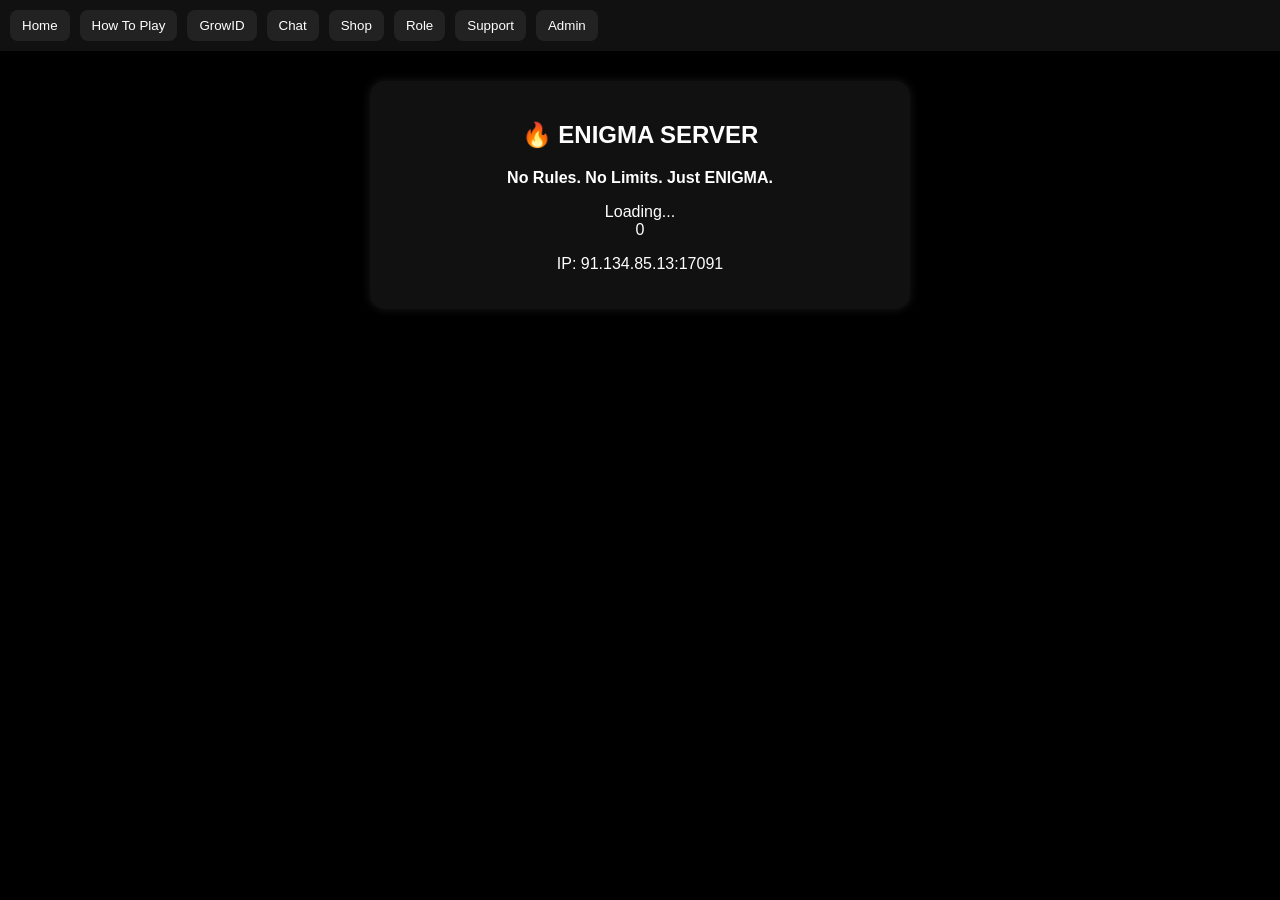
==== commit 50b509cc: "Refactor index.html for layout and style updates Updated HTML structure and styles for improved layo" ====
--- a/index.html
+++ b/index.html
@@ -1,209 +1,316 @@
 <!DOCTYPE html>
-<html lang="en">
+<html>
 <head>
 <meta charset="UTF-8">
 <meta name="viewport" content="width=device-width,initial-scale=1">
 <title>ENIGMA SERVER</title>
 
 <style>
-*{margin:0;padding:0;box-sizing:border-box}
-body{
- font-family:'Segoe UI',sans-serif;
- background:#000;
- color:white;
- overflow-x:hidden;
-}
-
-/* LOADING */
-#loader{
- position:fixed;
- width:100%;
- height:100%;
- background:#000;
- display:flex;
- justify-content:center;
- align-items:center;
- z-index:999;
- font-size:25px;
- letter-spacing:3px;
- color:#FFD700;
-}
+body{margin:0;font-family:sans-serif;background:#000;color:#fff}
 
 /* NAV */
 .nav{
  display:flex;
- justify-content:space-between;
- padding:15px 30px;
- background:rgba(0,0,0,0.6);
- backdrop-filter:blur(10px);
- position:fixed;
- width:100%;
- z-index:10;
-}
-.nav h1{color:#FFD700}
+ gap:10px;
+ overflow:auto;
+ padding:10px;
+ background:#111;
+}
 .nav button{
- background:none;border:none;color:white;margin-left:15px;cursor:pointer;
-}
-
-/* HERO */
-.hero{
- height:100vh;
- display:flex;
- flex-direction:column;
- justify-content:center;
- align-items:center;
- text-align:center;
-}
-
-.hero img{
- width:200px;
- animation:float 3s infinite;
-}
-@keyframes float{
- 0%{transform:translateY(0)}
- 50%{transform:translateY(-10px)}
- 100%{transform:translateY(0)}
-}
-
-.title{
- font-size:50px;
- background:linear-gradient(45deg,#FFD700,#fff);
- -webkit-background-clip:text;
- color:transparent;
-}
-
-.slogan{
- opacity:0.7;
- margin:10px 0;
-}
+ background:#222;
+ border:none;
+ color:white;
+ padding:8px 12px;
+ border-radius:8px;
+ cursor:pointer;
+}
+
+/* PAGE */
+.page{display:none;padding:20px}
+.active{display:block}
 
 /* CARD */
 .card{
- background:rgba(20,20,20,0.7);
- border-radius:20px;
- padding:25px;
- margin:20px;
- backdrop-filter:blur(10px);
- box-shadow:0 0 30px rgba(255,215,0,0.2);
-}
-
-/* STATUS BAR */
-.bar{
- height:8px;
- background:#222;
+ background:#111;
+ padding:20px;
+ border-radius:15px;
+ margin:10px auto;
+ max-width:500px;
+ text-align:center;
+ box-shadow:0 0 10px rgba(255,255,255,0.1);
+}
+
+input{
+ width:90%;
+ padding:10px;
+ margin:5px;
  border-radius:10px;
- overflow:hidden;
- margin:10px 0;
-}
-.fill{
- height:100%;
- background:#FFD700;
- width:0%;
-}
-
-/* BUTTON */
-.btn{
- display:inline-block;
- padding:12px 20px;
- margin:10px;
- border-radius:30px;
- text-decoration:none;
- font-weight:bold;
- color:white;
- transition:0.2s;
-}
-.btn:hover{transform:scale(1.05)}
-.discord{background:#5865F2}
-.whatsapp{background:#25D366}
-
-/* PAGE */
-.page{display:none}
-.active{display:block}
+ border:none;
+}
+
+button{
+ padding:10px;
+ border:none;
+ border-radius:10px;
+ cursor:pointer;
+}
+
+pre{
+ background:#000;
+ padding:10px;
+ border-radius:10px;
+ text-align:left;
+}
+
+.role{color:gold}
 </style>
 </head>
 
 <body>
 
-<div id="loader">ENIGMA LOADING...</div>
-
 <div class="nav">
-<h1>ENIGMA</h1>
-<div>
-<button onclick="showPage('home')">Home</button>
-<button onclick="showPage('how')">How</button>
-<button onclick="showPage('community')">Community</button>
-</div>
+<button onclick="show('home')">Home</button>
+<button onclick="show('how')">How To Play</button>
+<button onclick="show('login')">GrowID</button>
+<button onclick="show('chat')">Chat</button>
+<button onclick="show('shop')">Shop</button>
+<button onclick="show('role')">Role</button>
+<button onclick="show('ticket')">Support</button>
+<button onclick="show('admin')">Admin</button>
 </div>
 
 <!-- HOME -->
-<div id="home" class="page active hero">
-<img src="https://i.postimg.cc/F1fQdYVv/file-000000002e0c71fab5230bc42b5b3130.png">
-<div class="title">ENIGMA</div>
-<div class="slogan">🔥 Ultimate Freedom Private Server</div>
-
-<div class="card">
+<div id="home" class="page active">
+<div class="card">
+<h2>🔥 ENIGMA SERVER</h2>
+<p><b>No Rules. No Limits. Just ENIGMA.</b></p>
+
 <div id="status">Loading...</div>
-<div id="players">Players: 0</div>
-
-<div class="bar"><div id="barFill" class="fill"></div></div>
+<div id="players">0</div>
 
 <p>IP: 91.134.85.13:17091</p>
-
-<a class="btn whatsapp" href="https://chat.whatsapp.com/Bgn1nn4B9qSGJ437zLDTWo?mode=gi_t">JOIN</a>
-</div>
-</div>
-
-<!-- HOW -->
+</div>
+</div>
+
+<!-- HOW TO PLAY -->
 <div id="how" class="page">
 <div class="card">
-<h2>HOW TO PLAY</h2>
-<p>Download PowerTunnel / Virtual Host</p>
-<p>Masukkan host lalu buka Growtopia</p>
-</div>
-</div>
-
-<!-- COMMUNITY -->
-<div id="community" class="page">
-<div class="card">
-<h2>COMMUNITY</h2>
-<a class="btn whatsapp" href="https://chat.whatsapp.com/Bgn1nn4B9qSGJ437zLDTWo?mode=gi_t">JOIN WHATSAPP</a>
+<h2>📖 HOW TO PLAY</h2>
+
+<h3>📱 Android</h3>
+<p>1. Install PowerTunnel / Virtual Host</p>
+<p>2. Gunakan host di bawah</p>
+
+<a href="https://powertunnel.id.uptodown.com/android">Download PowerTunnel</a><br>
+<a href="https://www.apkmirror.com/apk/xfalcon/virtual-hosts/virtual-hosts-2-1-0-release/virtual-hosts-2-1-0-android-apk-download/">Download Virtual Host</a>
+
+<br><br>
+
+<h3>🍎 iOS</h3>
+<a href="https://dash.gtps.cloud/ios/3141">Import Config</a>
+
+<br><br>
+
+<h3>💻 PC / Mac</h3>
+<pre>
+91.134.85.13 growtopia1.com
+91.134.85.13 growtopia2.com
+91.134.85.13 www.growtopia1.com
+91.134.85.13 www.growtopia2.com
+</pre>
+
+<p>Setelah itu buka Growtopia 🚀</p>
+</div>
+</div>
+
+<!-- LOGIN -->
+<div id="login" class="page">
+<div class="card">
+<h2>👤 GROWID LOGIN</h2>
+
+<input id="user" placeholder="Username">
+
+<button onclick="login()">Login</button>
+
+<p id="userInfo"></p>
+</div>
+</div>
+
+<!-- CHAT -->
+<div id="chat" class="page">
+<div class="card">
+<h2>💬 GLOBAL CHAT</h2>
+
+<input id="msg" placeholder="Ketik pesan...">
+<button onclick="sendMsg()">Send</button>
+
+<div id="chatBox"></div>
+</div>
+</div>
+
+<!-- SHOP -->
+<div id="shop" class="page">
+<div class="card">
+<h2>💎 SHOP</h2>
+
+<p>Balance: <span id="bal">0</span></p>
+
+<button onclick="buyVIP()">Buy VIP (10)</button>
+<button onclick="buyDL()">Buy 50 DL (5)</button>
+
+</div>
+</div>
+
+<!-- ROLE -->
+<div id="role" class="page">
+<div class="card">
+<h2>👑 ROLE</h2>
+
+<p id="roleText">Role: Member</p>
+
+</div>
+</div>
+
+<!-- SUPPORT -->
+<div id="ticket" class="page">
+<div class="card">
+<h2>🎫 SUPPORT</h2>
+
+<input id="ticketMsg" placeholder="Masalah lu">
+<button onclick="sendTicket()">Send</button>
+
+<div id="tickets"></div>
+</div>
+</div>
+
+<!-- ADMIN -->
+<div id="admin" class="page">
+<div class="card">
+<h2>🛠 ADMIN PANEL</h2>
+
+<input id="adminCode" placeholder="Enter Code">
+<button onclick="adminLogin()">Enter</button>
+
+<div id="adminPanel" style="display:none">
+
+<h3>Set Balance</h3>
+<input id="targetUser" placeholder="Username">
+<input id="amount" placeholder="Amount">
+<button onclick="setBalance()">Set</button>
+
+<h3>Tickets</h3>
+<div id="adminTickets"></div>
+
+</div>
 </div>
 </div>
 
 <script>
-// LOADER
-setTimeout(()=>document.getElementById("loader").style.display="none",1500);
-
-// PAGE
-function showPage(p){
+
+// NAV
+function show(p){
  document.querySelectorAll('.page').forEach(e=>e.classList.remove('active'));
  document.getElementById(p).classList.add('active');
 }
 
 // API
-async function loadServer(){
- try{
-  const res=await fetch("https://api.gtps.cloud/api/server/public/3141");
-  const data=await res.json();
-
-  let online=data.state.server_status==1;
-  let players=data.state.players_online;
-
-  document.getElementById("status").innerHTML =
-   online?"🟢 ONLINE":"🔴 OFFLINE";
-
-  document.getElementById("players").innerHTML =
-   "Players: "+players;
-
-  document.getElementById("barFill").style.width =
-   Math.min(players*2,100)+"%";
-
- }catch{
-  document.getElementById("status").innerHTML="ERROR";
- }
-}
-loadServer();
-setInterval(loadServer,4000);
+async function load(){
+ const res=await fetch("https://api.gtps.cloud/api/server/public/3141");
+ const d=await res.json();
+
+ status.innerHTML=d.state.server_status==1?"🟢 ONLINE":"🔴 OFFLINE";
+ players.innerHTML="Players: "+d.state.players_online;
+}
+setInterval(load,5000); load();
+
+// USER SYSTEM
+let currentUser=localStorage.getItem("user");
+
+function login(){
+ currentUser=user.value;
+ localStorage.setItem("user",currentUser);
+
+ if(!localStorage.getItem("bal_"+currentUser)){
+  localStorage.setItem("bal_"+currentUser,100);
+  localStorage.setItem("role_"+currentUser,"Member");
+ }
+
+ updateUser();
+}
+
+function updateUser(){
+ if(currentUser){
+  userInfo.innerHTML="Logged as "+currentUser;
+  bal.innerHTML=localStorage.getItem("bal_"+currentUser);
+  roleText.innerHTML="Role: "+localStorage.getItem("role_"+currentUser);
+ }
+}
+updateUser();
+
+// CHAT
+function sendMsg(){
+ let data=JSON.parse(localStorage.getItem("chat")||"[]");
+ data.push(currentUser+": "+msg.value);
+ localStorage.setItem("chat",JSON.stringify(data));
+ renderChat();
+}
+function renderChat(){
+ let data=JSON.parse(localStorage.getItem("chat")||"[]");
+ chatBox.innerHTML=data.map(m=>"<p>"+m+"</p>").join("");
+}
+renderChat();
+
+// SHOP
+function buyVIP(){
+ let bal=parseInt(localStorage.getItem("bal_"+currentUser));
+ if(bal>=10){
+  bal-=10;
+  localStorage.setItem("bal_"+currentUser,bal);
+  localStorage.setItem("role_"+currentUser,"VIP");
+  updateUser();
+ }
+}
+
+function buyDL(){
+ let bal=parseInt(localStorage.getItem("bal_"+currentUser));
+ if(bal>=5){
+  bal-=5;
+  localStorage.setItem("bal_"+currentUser,bal);
+  updateUser();
+ }
+}
+
+// TICKET
+function sendTicket(){
+ let t=JSON.parse(localStorage.getItem("tickets")||"[]");
+ t.push(currentUser+": "+ticketMsg.value);
+ localStorage.setItem("tickets",JSON.stringify(t));
+ renderTickets();
+}
+function renderTickets(){
+ let t=JSON.parse(localStorage.getItem("tickets")||"[]");
+ tickets.innerHTML=t.map(x=>"<p>"+x+"</p>").join("");
+}
+renderTickets();
+
+// ADMIN
+function adminLogin(){
+ if(adminCode.value=="3141"){
+  adminPanel.style.display="block";
+  loadAdminTickets();
+ }
+}
+
+function setBalance(){
+ localStorage.setItem("bal_"+targetUser.value,amount.value);
+ alert("Balance updated");
+}
+
+function loadAdminTickets(){
+ let t=JSON.parse(localStorage.getItem("tickets")||"[]");
+ adminTickets.innerHTML=t.map(x=>"<p>"+x+"</p>").join("");
+}
+
 </script>
 
 </body>
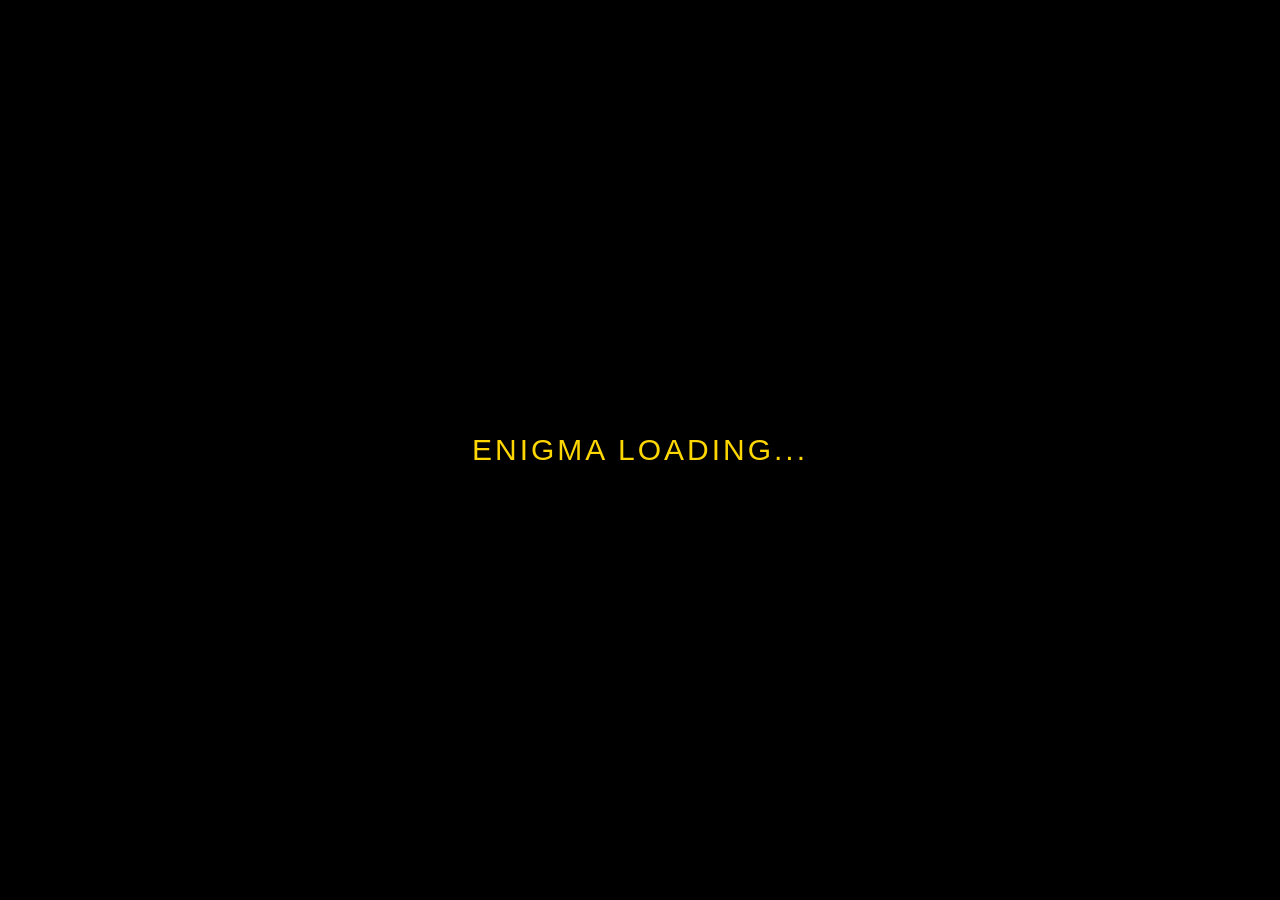
==== commit fb7e0162: "Refactor HTML structure and styles for clarity" ====
--- a/index.html
+++ b/index.html
@@ -6,132 +6,194 @@
 <title>ENIGMA SERVER</title>
 
 <style>
-body{margin:0;font-family:sans-serif;background:#000;color:#fff}
+*{margin:0;padding:0;box-sizing:border-box}
+body{
+ font-family:'Segoe UI',sans-serif;
+ background:#000;
+ color:#fff;
+ overflow-x:hidden;
+}
+
+/* LOADING */
+#loader{
+ position:fixed;
+ width:100%;
+ height:100%;
+ background:#000;
+ display:flex;
+ justify-content:center;
+ align-items:center;
+ z-index:999;
+ font-size:30px;
+ color:#FFD700;
+ letter-spacing:3px;
+}
+
+/* PARTICLE */
+canvas{
+ position:fixed;
+ top:0;
+ left:0;
+ z-index:-1;
+}
 
 /* NAV */
 .nav{
+ position:fixed;
+ width:100%;
  display:flex;
- gap:10px;
- overflow:auto;
- padding:10px;
- background:#111;
-}
+ justify-content:space-between;
+ padding:15px 30px;
+ background:rgba(0,0,0,0.6);
+ backdrop-filter:blur(10px);
+ z-index:10;
+}
+.nav h1{color:#FFD700}
 .nav button{
- background:#222;
+ background:none;
  border:none;
  color:white;
- padding:8px 12px;
- border-radius:8px;
+ margin-left:15px;
  cursor:pointer;
 }
 
-/* PAGE */
-.page{display:none;padding:20px}
-.active{display:block}
+/* PAGE TRANSITION */
+.page{
+ display:none;
+ padding-top:100px;
+ opacity:0;
+ transform:translateY(20px);
+ transition:0.5s;
+}
+.active{
+ display:block;
+ opacity:1;
+ transform:translateY(0);
+}
+
+/* HERO */
+.hero{text-align:center;padding:80px 20px}
+.logo{
+ width:180px;
+ animation:float 3s infinite;
+ filter:drop-shadow(0 0 25px gold);
+}
+@keyframes float{
+ 0%{transform:translateY(0)}
+ 50%{transform:translateY(-20px)}
+ 100%{transform:translateY(0)}
+}
+
+.title{
+ font-size:55px;
+ background:linear-gradient(45deg,#FFD700,#fff);
+ -webkit-background-clip:text;
+ color:transparent;
+}
 
 /* CARD */
 .card{
- background:#111;
- padding:20px;
- border-radius:15px;
- margin:10px auto;
+ background:rgba(20,20,20,0.7);
+ padding:25px;
+ border-radius:20px;
+ margin:20px auto;
  max-width:500px;
+ backdrop-filter:blur(10px);
+ box-shadow:0 0 40px rgba(255,215,0,0.2);
+}
+
+/* BUTTON */
+.btn{
+ display:block;
+ padding:12px;
+ margin:10px 0;
+ border-radius:30px;
  text-align:center;
- box-shadow:0 0 10px rgba(255,255,255,0.1);
-}
-
+ text-decoration:none;
+ font-weight:bold;
+ color:white;
+ background:#FFD700;
+ color:black;
+ transition:0.3s;
+}
+.btn:hover{
+ transform:scale(1.05);
+ box-shadow:0 0 25px gold;
+}
+
+/* INPUT */
 input{
- width:90%;
- padding:10px;
- margin:5px;
+ width:100%;
+ padding:12px;
+ margin:6px 0;
  border-radius:10px;
  border:none;
-}
-
-button{
- padding:10px;
- border:none;
- border-radius:10px;
- cursor:pointer;
-}
-
-pre{
- background:#000;
- padding:10px;
- border-radius:10px;
- text-align:left;
-}
-
-.role{color:gold}
+ background:#222;
+ color:white;
+}
+
+/* MOUSE GLOW */
+.cursor{
+ position:fixed;
+ width:20px;
+ height:20px;
+ background:gold;
+ border-radius:50%;
+ pointer-events:none;
+ filter:blur(10px);
+}
+
+/* CHAT */
+.chatbox{max-height:200px;overflow:auto;text-align:left}
 </style>
 </head>
 
 <body>
 
+<div id="loader">ENIGMA LOADING...</div>
+<canvas id="bg"></canvas>
+<div class="cursor" id="cursor"></div>
+
 <div class="nav">
+<h1>ENIGMA</h1>
+<div>
 <button onclick="show('home')">Home</button>
-<button onclick="show('how')">How To Play</button>
+<button onclick="show('how')">How</button>
 <button onclick="show('login')">GrowID</button>
 <button onclick="show('chat')">Chat</button>
 <button onclick="show('shop')">Shop</button>
-<button onclick="show('role')">Role</button>
-<button onclick="show('ticket')">Support</button>
 <button onclick="show('admin')">Admin</button>
+</div>
 </div>
 
 <!-- HOME -->
 <div id="home" class="page active">
-<div class="card">
-<h2>🔥 ENIGMA SERVER</h2>
-<p><b>No Rules. No Limits. Just ENIGMA.</b></p>
-
+<div class="hero">
+<img class="logo" src="https://i.postimg.cc/F1fQdYVv/file-000000002e0c71fab5230bc42b5b3130.png">
+<div class="title">ENIGMA</div>
+<p>🔥 Ultimate Chaos Experience</p>
+</div>
+
+<div class="card">
 <div id="status">Loading...</div>
 <div id="players">0</div>
-
-<p>IP: 91.134.85.13:17091</p>
-</div>
-</div>
-
-<!-- HOW TO PLAY -->
+</div>
+</div>
+
+<!-- HOW -->
 <div id="how" class="page">
 <div class="card">
-<h2>📖 HOW TO PLAY</h2>
-
-<h3>📱 Android</h3>
-<p>1. Install PowerTunnel / Virtual Host</p>
-<p>2. Gunakan host di bawah</p>
-
-<a href="https://powertunnel.id.uptodown.com/android">Download PowerTunnel</a><br>
-<a href="https://www.apkmirror.com/apk/xfalcon/virtual-hosts/virtual-hosts-2-1-0-release/virtual-hosts-2-1-0-android-apk-download/">Download Virtual Host</a>
-
-<br><br>
-
-<h3>🍎 iOS</h3>
-<a href="https://dash.gtps.cloud/ios/3141">Import Config</a>
-
-<br><br>
-
-<h3>💻 PC / Mac</h3>
-<pre>
-91.134.85.13 growtopia1.com
-91.134.85.13 growtopia2.com
-91.134.85.13 www.growtopia1.com
-91.134.85.13 www.growtopia2.com
-</pre>
-
-<p>Setelah itu buka Growtopia 🚀</p>
+<h2>HOW TO PLAY</h2>
+<p>Install PowerTunnel / Virtual Host</p>
 </div>
 </div>
 
 <!-- LOGIN -->
 <div id="login" class="page">
 <div class="card">
-<h2>👤 GROWID LOGIN</h2>
-
-<input id="user" placeholder="Username">
-
-<button onclick="login()">Login</button>
-
+<h2>LOGIN</h2>
+<input id="user">
+<button class="btn" onclick="login()">Login</button>
 <p id="userInfo"></p>
 </div>
 </div>
@@ -139,75 +201,38 @@
 <!-- CHAT -->
 <div id="chat" class="page">
 <div class="card">
-<h2>💬 GLOBAL CHAT</h2>
-
-<input id="msg" placeholder="Ketik pesan...">
-<button onclick="sendMsg()">Send</button>
-
-<div id="chatBox"></div>
+<h2>CHAT</h2>
+<input id="msg">
+<button class="btn" onclick="sendMsg()">Send</button>
+<div class="chatbox" id="chatBox"></div>
 </div>
 </div>
 
 <!-- SHOP -->
 <div id="shop" class="page">
 <div class="card">
-<h2>💎 SHOP</h2>
-
-<p>Balance: <span id="bal">0</span></p>
-
-<button onclick="buyVIP()">Buy VIP (10)</button>
-<button onclick="buyDL()">Buy 50 DL (5)</button>
-
-</div>
-</div>
-
-<!-- ROLE -->
-<div id="role" class="page">
-<div class="card">
-<h2>👑 ROLE</h2>
-
-<p id="roleText">Role: Member</p>
-
-</div>
-</div>
-
-<!-- SUPPORT -->
-<div id="ticket" class="page">
-<div class="card">
-<h2>🎫 SUPPORT</h2>
-
-<input id="ticketMsg" placeholder="Masalah lu">
-<button onclick="sendTicket()">Send</button>
-
-<div id="tickets"></div>
+<h2>SHOP</h2>
+<button class="btn" onclick="buyVIP()">Buy VIP</button>
 </div>
 </div>
 
 <!-- ADMIN -->
 <div id="admin" class="page">
 <div class="card">
-<h2>🛠 ADMIN PANEL</h2>
-
-<input id="adminCode" placeholder="Enter Code">
-<button onclick="adminLogin()">Enter</button>
-
+<h2>ADMIN</h2>
+<input id="adminCode">
+<button class="btn" onclick="adminLogin()">Enter</button>
 <div id="adminPanel" style="display:none">
-
-<h3>Set Balance</h3>
-<input id="targetUser" placeholder="Username">
-<input id="amount" placeholder="Amount">
-<button onclick="setBalance()">Set</button>
-
-<h3>Tickets</h3>
-<div id="adminTickets"></div>
-
+<p>ADMIN MODE</p>
 </div>
 </div>
 </div>
 
 <script>
-
-// NAV
+// LOADER
+setTimeout(()=>loader.style.display="none",1500);
+
+// PAGE
 function show(p){
  document.querySelectorAll('.page').forEach(e=>e.classList.remove('active'));
  document.getElementById(p).classList.add('active');
@@ -217,100 +242,62 @@
 async function load(){
  const res=await fetch("https://api.gtps.cloud/api/server/public/3141");
  const d=await res.json();
-
  status.innerHTML=d.state.server_status==1?"🟢 ONLINE":"🔴 OFFLINE";
  players.innerHTML="Players: "+d.state.players_online;
 }
 setInterval(load,5000); load();
 
-// USER SYSTEM
-let currentUser=localStorage.getItem("user");
-
+// LOGIN
 function login(){
- currentUser=user.value;
- localStorage.setItem("user",currentUser);
-
- if(!localStorage.getItem("bal_"+currentUser)){
-  localStorage.setItem("bal_"+currentUser,100);
-  localStorage.setItem("role_"+currentUser,"Member");
- }
-
- updateUser();
-}
-
-function updateUser(){
- if(currentUser){
-  userInfo.innerHTML="Logged as "+currentUser;
-  bal.innerHTML=localStorage.getItem("bal_"+currentUser);
-  roleText.innerHTML="Role: "+localStorage.getItem("role_"+currentUser);
- }
-}
-updateUser();
+ localStorage.setItem("user",user.value);
+ userInfo.innerHTML="Logged: "+user.value;
+}
 
 // CHAT
 function sendMsg(){
  let data=JSON.parse(localStorage.getItem("chat")||"[]");
- data.push(currentUser+": "+msg.value);
+ data.push(user.value+": "+msg.value);
  localStorage.setItem("chat",JSON.stringify(data));
- renderChat();
-}
-function renderChat(){
- let data=JSON.parse(localStorage.getItem("chat")||"[]");
  chatBox.innerHTML=data.map(m=>"<p>"+m+"</p>").join("");
 }
-renderChat();
-
-// SHOP
-function buyVIP(){
- let bal=parseInt(localStorage.getItem("bal_"+currentUser));
- if(bal>=10){
-  bal-=10;
-  localStorage.setItem("bal_"+currentUser,bal);
-  localStorage.setItem("role_"+currentUser,"VIP");
-  updateUser();
- }
-}
-
-function buyDL(){
- let bal=parseInt(localStorage.getItem("bal_"+currentUser));
- if(bal>=5){
-  bal-=5;
-  localStorage.setItem("bal_"+currentUser,bal);
-  updateUser();
- }
-}
-
-// TICKET
-function sendTicket(){
- let t=JSON.parse(localStorage.getItem("tickets")||"[]");
- t.push(currentUser+": "+ticketMsg.value);
- localStorage.setItem("tickets",JSON.stringify(t));
- renderTickets();
-}
-function renderTickets(){
- let t=JSON.parse(localStorage.getItem("tickets")||"[]");
- tickets.innerHTML=t.map(x=>"<p>"+x+"</p>").join("");
-}
-renderTickets();
 
 // ADMIN
 function adminLogin(){
  if(adminCode.value=="3141"){
   adminPanel.style.display="block";
-  loadAdminTickets();
  }
 }
 
-function setBalance(){
- localStorage.setItem("bal_"+targetUser.value,amount.value);
- alert("Balance updated");
-}
-
-function loadAdminTickets(){
- let t=JSON.parse(localStorage.getItem("tickets")||"[]");
- adminTickets.innerHTML=t.map(x=>"<p>"+x+"</p>").join("");
-}
-
+// PARTICLE
+const c=document.getElementById("bg");
+const ctx=c.getContext("2d");
+c.width=window.innerWidth;
+c.height=window.innerHeight;
+
+let p=[];
+for(let i=0;i<100;i++){
+ p.push({x:Math.random()*c.width,y:Math.random()*c.height,dx:Math.random()-0.5,dy:Math.random()-0.5});
+}
+
+function draw(){
+ ctx.clearRect(0,0,c.width,c.height);
+ ctx.fillStyle="gold";
+ p.forEach(a=>{
+  ctx.beginPath();
+  ctx.arc(a.x,a.y,2,0,Math.PI*2);
+  ctx.fill();
+  a.x+=a.dx;
+  a.y+=a.dy;
+ });
+ requestAnimationFrame(draw);
+}
+draw();
+
+// CURSOR GLOW
+document.addEventListener("mousemove",e=>{
+ cursor.style.left=e.clientX+"px";
+ cursor.style.top=e.clientY+"px";
+});
 </script>
 
 </body>
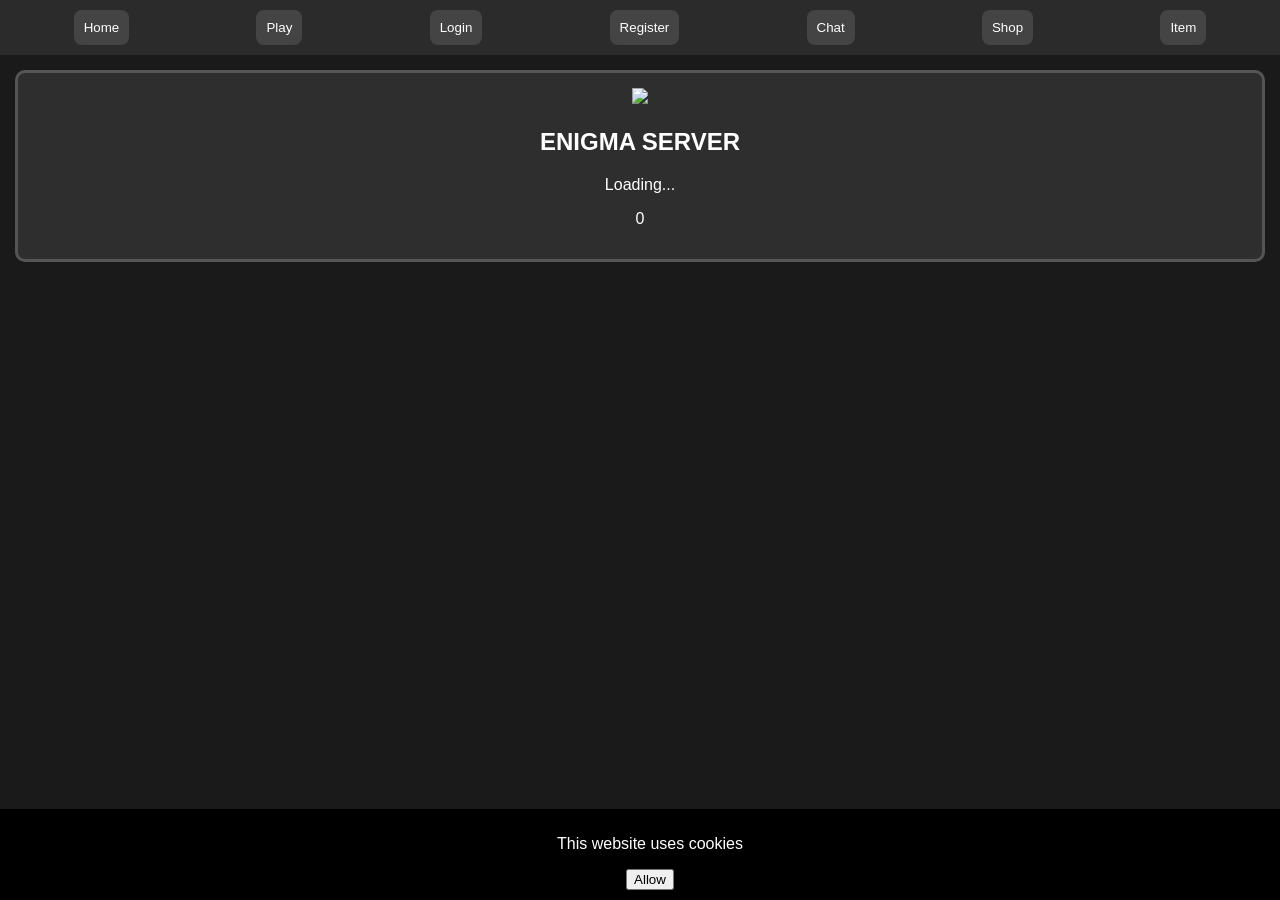
==== commit 6c30b189: "Refactor index.html for improved styling and structure" ====
--- a/index.html
+++ b/index.html
@@ -6,233 +6,185 @@
 <title>ENIGMA SERVER</title>
 
 <style>
-*{margin:0;padding:0;box-sizing:border-box}
 body{
- font-family:'Segoe UI',sans-serif;
- background:#000;
- color:#fff;
- overflow-x:hidden;
-}
-
-/* LOADING */
-#loader{
- position:fixed;
- width:100%;
- height:100%;
- background:#000;
- display:flex;
- justify-content:center;
- align-items:center;
- z-index:999;
- font-size:30px;
- color:#FFD700;
- letter-spacing:3px;
-}
-
-/* PARTICLE */
-canvas{
- position:fixed;
- top:0;
- left:0;
- z-index:-1;
+ margin:0;
+ font-family:Arial;
+ background:#1a1a1a;
+ color:white;
 }
 
 /* NAV */
 .nav{
- position:fixed;
- width:100%;
  display:flex;
- justify-content:space-between;
- padding:15px 30px;
- background:rgba(0,0,0,0.6);
- backdrop-filter:blur(10px);
- z-index:10;
-}
-.nav h1{color:#FFD700}
+ justify-content:space-around;
+ background:#2b2b2b;
+ padding:10px;
+}
 .nav button{
- background:none;
+ background:#444;
  border:none;
+ padding:10px;
  color:white;
- margin-left:15px;
- cursor:pointer;
-}
-
-/* PAGE TRANSITION */
-.page{
- display:none;
- padding-top:100px;
- opacity:0;
- transform:translateY(20px);
- transition:0.5s;
-}
-.active{
- display:block;
- opacity:1;
- transform:translateY(0);
-}
-
-/* HERO */
-.hero{text-align:center;padding:80px 20px}
-.logo{
- width:180px;
- animation:float 3s infinite;
- filter:drop-shadow(0 0 25px gold);
-}
-@keyframes float{
- 0%{transform:translateY(0)}
- 50%{transform:translateY(-20px)}
- 100%{transform:translateY(0)}
-}
-
-.title{
- font-size:55px;
- background:linear-gradient(45deg,#FFD700,#fff);
- -webkit-background-clip:text;
- color:transparent;
-}
-
-/* CARD */
-.card{
- background:rgba(20,20,20,0.7);
- padding:25px;
- border-radius:20px;
- margin:20px auto;
- max-width:500px;
- backdrop-filter:blur(10px);
- box-shadow:0 0 40px rgba(255,215,0,0.2);
+ border-radius:8px;
+}
+
+/* PAGE */
+.page{display:none;padding:15px}
+.active{display:block}
+
+/* BOX */
+.box{
+ background:#2e2e2e;
+ border:3px solid #555;
+ padding:15px;
+ border-radius:10px;
+ margin-bottom:15px;
+ text-align:center;
 }
 
 /* BUTTON */
 .btn{
  display:block;
- padding:12px;
- margin:10px 0;
- border-radius:30px;
- text-align:center;
- text-decoration:none;
+ width:100%;
+ padding:14px;
+ margin:6px 0;
+ background:#ffcc00;
+ color:black;
+ border:none;
+ border-radius:8px;
  font-weight:bold;
- color:white;
- background:#FFD700;
- color:black;
- transition:0.3s;
-}
-.btn:hover{
- transform:scale(1.05);
- box-shadow:0 0 25px gold;
 }
 
 /* INPUT */
 input{
  width:100%;
  padding:12px;
- margin:6px 0;
- border-radius:10px;
+ margin:5px 0;
+ border-radius:8px;
  border:none;
- background:#222;
- color:white;
-}
-
-/* MOUSE GLOW */
-.cursor{
+}
+
+/* FLOAT LOGO */
+.logo{
+ width:120px;
+ animation:float 3s infinite;
+}
+@keyframes float{
+ 50%{transform:translateY(-10px)}
+}
+
+/* COOKIE */
+#cookie{
  position:fixed;
- width:20px;
- height:20px;
- background:gold;
- border-radius:50%;
- pointer-events:none;
- filter:blur(10px);
-}
-
-/* CHAT */
-.chatbox{max-height:200px;overflow:auto;text-align:left}
+ bottom:0;
+ width:100%;
+ background:black;
+ padding:10px;
+ text-align:center;
+}
 </style>
+
 </head>
-
 <body>
 
-<div id="loader">ENIGMA LOADING...</div>
-<canvas id="bg"></canvas>
-<div class="cursor" id="cursor"></div>
-
 <div class="nav">
-<h1>ENIGMA</h1>
-<div>
 <button onclick="show('home')">Home</button>
-<button onclick="show('how')">How</button>
-<button onclick="show('login')">GrowID</button>
+<button onclick="show('how')">Play</button>
+<button onclick="show('login')">Login</button>
+<button onclick="show('register')">Register</button>
 <button onclick="show('chat')">Chat</button>
 <button onclick="show('shop')">Shop</button>
-<button onclick="show('admin')">Admin</button>
-</div>
+<button onclick="show('search')">Item</button>
 </div>
 
 <!-- HOME -->
 <div id="home" class="page active">
-<div class="hero">
+<div class="box">
 <img class="logo" src="https://i.postimg.cc/F1fQdYVv/file-000000002e0c71fab5230bc42b5b3130.png">
-<div class="title">ENIGMA</div>
-<p>🔥 Ultimate Chaos Experience</p>
-</div>
-
-<div class="card">
-<div id="status">Loading...</div>
-<div id="players">0</div>
+<h2>ENIGMA SERVER</h2>
+<p id="status">Loading...</p>
+<p id="players">0</p>
 </div>
 </div>
 
 <!-- HOW -->
 <div id="how" class="page">
-<div class="card">
-<h2>HOW TO PLAY</h2>
-<p>Install PowerTunnel / Virtual Host</p>
+<div class="box">
+<h3>ANDROID</h3>
+<button class="btn" onclick="window.open('https://powertunnel.id.uptodown.com/android')">Download PowerTunnel</button>
+<button class="btn" onclick="window.open('https://dash.gtps.cloud/android/3141')">Host Android</button>
+
+<h3>IOS</h3>
+<button class="btn" onclick="window.open('https://dash.gtps.cloud/ios/3141')">Import iOS</button>
+
+<h3>WINDOWS</h3>
+<pre>
+91.134.85.13 growtopia1.com
+91.134.85.13 growtopia2.com
+</pre>
+</div>
+</div>
+
+<!-- REGISTER -->
+<div id="register" class="page">
+<div class="box">
+<h3>REGISTER</h3>
+<input id="ruser" placeholder="Username">
+<input id="remail" placeholder="Email">
+<input id="rpass" placeholder="Password">
+<button class="btn" onclick="register()">Register</button>
 </div>
 </div>
 
 <!-- LOGIN -->
 <div id="login" class="page">
-<div class="card">
-<h2>LOGIN</h2>
-<input id="user">
+<div class="box">
+<h3>LOGIN</h3>
+<input id="luser">
+<input id="lpass">
 <button class="btn" onclick="login()">Login</button>
-<p id="userInfo"></p>
+<p id="loginInfo"></p>
 </div>
 </div>
 
 <!-- CHAT -->
 <div id="chat" class="page">
-<div class="card">
-<h2>CHAT</h2>
+<div class="box">
+<h3>GLOBAL CHAT</h3>
 <input id="msg">
 <button class="btn" onclick="sendMsg()">Send</button>
-<div class="chatbox" id="chatBox"></div>
+<div id="chatBox"></div>
 </div>
 </div>
 
 <!-- SHOP -->
 <div id="shop" class="page">
-<div class="card">
-<h2>SHOP</h2>
-<button class="btn" onclick="buyVIP()">Buy VIP</button>
-</div>
-</div>
-
-<!-- ADMIN -->
-<div id="admin" class="page">
-<div class="card">
-<h2>ADMIN</h2>
-<input id="adminCode">
-<button class="btn" onclick="adminLogin()">Enter</button>
-<div id="adminPanel" style="display:none">
-<p>ADMIN MODE</p>
-</div>
-</div>
+<div class="box">
+<h3>SHOP</h3>
+<p>Balance: <span id="bal">0</span></p>
+<button class="btn" onclick="buy()">Buy VIP</button>
+</div>
+</div>
+
+<!-- ITEM SEARCH -->
+<div id="search" class="page">
+<div class="box">
+<h3>ITEM SEARCH</h3>
+<input id="itemID" placeholder="Item ID">
+<button class="btn" onclick="searchItem()">Search</button>
+<img id="itemImg" width="100">
+</div>
+</div>
+
+<!-- COOKIE -->
+<div id="cookie">
+<p>This website uses cookies</p>
+<button onclick="cookie.style.display='none'">Allow</button>
 </div>
 
 <script>
-// LOADER
-setTimeout(()=>loader.style.display="none",1500);
-
-// PAGE
+
+// NAV
 function show(p){
  document.querySelectorAll('.page').forEach(e=>e.classList.remove('active'));
  document.getElementById(p).classList.add('active');
@@ -240,64 +192,64 @@
 
 // API
 async function load(){
- const res=await fetch("https://api.gtps.cloud/api/server/public/3141");
- const d=await res.json();
- status.innerHTML=d.state.server_status==1?"🟢 ONLINE":"🔴 OFFLINE";
+ let res=await fetch("https://api.gtps.cloud/api/server/public/3141");
+ let d=await res.json();
+ status.innerHTML=d.state.server_status==1?"ONLINE":"OFFLINE";
  players.innerHTML="Players: "+d.state.players_online;
 }
 setInterval(load,5000); load();
+
+// REGISTER
+function register(){
+ let users=JSON.parse(localStorage.getItem("users")||"{}");
+ users[ruser.value]={pass:rpass.value,email:remail.value,bal:100};
+ localStorage.setItem("users",JSON.stringify(users));
+ alert("Registered");
+}
 
 // LOGIN
 function login(){
- localStorage.setItem("user",user.value);
- userInfo.innerHTML="Logged: "+user.value;
-}
+ let users=JSON.parse(localStorage.getItem("users")||"{}");
+ if(users[luser.value] && users[luser.value].pass==lpass.value){
+  localStorage.setItem("user",luser.value);
+  loginInfo.innerHTML="Login success";
+  updateUser();
+ } else {
+  loginInfo.innerHTML="Wrong";
+ }
+}
+
+// USER
+function updateUser(){
+ let u=localStorage.getItem("user");
+ if(!u)return;
+ let users=JSON.parse(localStorage.getItem("users"));
+ bal.innerHTML=users[u].bal;
+}
+updateUser();
 
 // CHAT
 function sendMsg(){
  let data=JSON.parse(localStorage.getItem("chat")||"[]");
- data.push(user.value+": "+msg.value);
+ data.push(msg.value);
  localStorage.setItem("chat",JSON.stringify(data));
- chatBox.innerHTML=data.map(m=>"<p>"+m+"</p>").join("");
-}
-
-// ADMIN
-function adminLogin(){
- if(adminCode.value=="3141"){
-  adminPanel.style.display="block";
- }
-}
-
-// PARTICLE
-const c=document.getElementById("bg");
-const ctx=c.getContext("2d");
-c.width=window.innerWidth;
-c.height=window.innerHeight;
-
-let p=[];
-for(let i=0;i<100;i++){
- p.push({x:Math.random()*c.width,y:Math.random()*c.height,dx:Math.random()-0.5,dy:Math.random()-0.5});
-}
-
-function draw(){
- ctx.clearRect(0,0,c.width,c.height);
- ctx.fillStyle="gold";
- p.forEach(a=>{
-  ctx.beginPath();
-  ctx.arc(a.x,a.y,2,0,Math.PI*2);
-  ctx.fill();
-  a.x+=a.dx;
-  a.y+=a.dy;
- });
- requestAnimationFrame(draw);
-}
-draw();
-
-// CURSOR GLOW
-document.addEventListener("mousemove",e=>{
- cursor.style.left=e.clientX+"px";
- cursor.style.top=e.clientY+"px";
-});
+ chatBox.innerHTML=data.map(x=>"<p>"+x+"</p>").join("");
+}
+
+// SHOP
+function buy(){
+ let u=localStorage.getItem("user");
+ let users=JSON.parse(localStorage.getItem("users"));
+ users[u].bal-=10;
+ localStorage.setItem("users",JSON.stringify(users));
+ updateUser();
+}
+
+// ITEM SEARCH
+function searchItem(){
+ itemImg.src="https://api.gtps.cloud/api/item/texture/3141/"+itemID.value;
+}
+
 </script>
 
 </body>
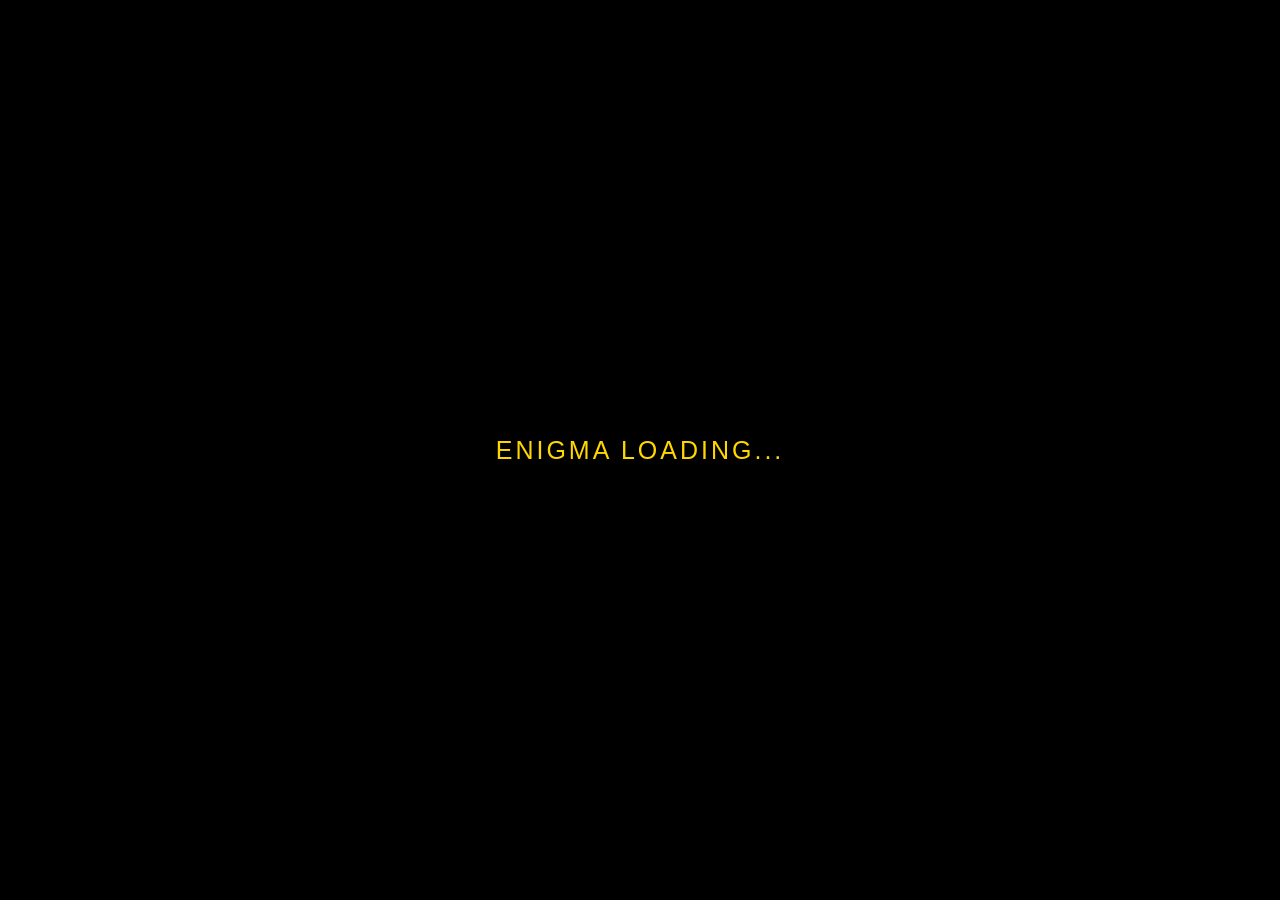
==== commit d40ccd54: "Refactor styles and update HTML structure" ====
--- a/index.html
+++ b/index.html
@@ -6,40 +6,81 @@
 <title>ENIGMA SERVER</title>
 
 <style>
+*{margin:0;padding:0;box-sizing:border-box}
 body{
- margin:0;
  font-family:Arial;
- background:#1a1a1a;
- color:white;
+ background:#000;
+ color:#fff;
+ overflow-x:hidden;
+}
+
+/* LOADING */
+#loader{
+ position:fixed;
+ width:100%;
+ height:100%;
+ background:#000;
+ display:flex;
+ justify-content:center;
+ align-items:center;
+ z-index:999;
+ font-size:25px;
+ color:#FFD700;
+ letter-spacing:3px;
+}
+
+/* PARTICLE */
+canvas{
+ position:fixed;
+ top:0;
+ left:0;
+ z-index:-1;
 }
 
 /* NAV */
 .nav{
  display:flex;
  justify-content:space-around;
- background:#2b2b2b;
- padding:10px;
+ padding:12px;
+ background:rgba(0,0,0,0.6);
+ backdrop-filter:blur(10px);
+ position:sticky;
+ top:0;
 }
 .nav button{
- background:#444;
- border:none;
+ background:#111;
+ border:1px solid #333;
  padding:10px;
  color:white;
- border-radius:8px;
-}
-
-/* PAGE */
-.page{display:none;padding:15px}
-.active{display:block}
-
-/* BOX */
+ border-radius:10px;
+}
+.nav button:hover{
+ background:#FFD700;
+ color:black;
+}
+
+/* PAGE ANIMATION */
+.page{
+ display:none;
+ padding:20px;
+ opacity:0;
+ transform:translateY(20px);
+ transition:0.4s;
+}
+.active{
+ display:block;
+ opacity:1;
+ transform:translateY(0);
+}
+
+/* CARD */
 .box{
- background:#2e2e2e;
- border:3px solid #555;
- padding:15px;
- border-radius:10px;
+ background:rgba(20,20,20,0.8);
+ border-radius:15px;
+ padding:20px;
  margin-bottom:15px;
  text-align:center;
+ box-shadow:0 0 25px rgba(255,215,0,0.15);
 }
 
 /* BUTTON */
@@ -47,12 +88,17 @@
  display:block;
  width:100%;
  padding:14px;
- margin:6px 0;
- background:#ffcc00;
+ margin:8px 0;
+ border:none;
+ border-radius:12px;
+ background:linear-gradient(45deg,#FFD700,#fff);
  color:black;
- border:none;
- border-radius:8px;
  font-weight:bold;
+ transition:0.2s;
+}
+.btn:hover{
+ transform:scale(1.05);
+ box-shadow:0 0 15px gold;
 }
 
 /* INPUT */
@@ -60,41 +106,48 @@
  width:100%;
  padding:12px;
  margin:5px 0;
- border-radius:8px;
+ border-radius:10px;
  border:none;
-}
-
-/* FLOAT LOGO */
+ background:#222;
+ color:white;
+}
+
+/* LOGO */
 .logo{
- width:120px;
+ width:130px;
  animation:float 3s infinite;
+ filter:drop-shadow(0 0 20px gold);
 }
 @keyframes float{
- 50%{transform:translateY(-10px)}
-}
-
-/* COOKIE */
-#cookie{
+ 50%{transform:translateY(-15px)}
+}
+
+/* CURSOR */
+.cursor{
  position:fixed;
- bottom:0;
- width:100%;
- background:black;
- padding:10px;
- text-align:center;
+ width:15px;
+ height:15px;
+ background:gold;
+ border-radius:50%;
+ pointer-events:none;
+ filter:blur(6px);
 }
 </style>
-
 </head>
+
 <body>
 
+<div id="loader">ENIGMA LOADING...</div>
+<canvas id="bg"></canvas>
+<div class="cursor" id="cursor"></div>
+
 <div class="nav">
-<button onclick="show('home')">Home</button>
-<button onclick="show('how')">Play</button>
-<button onclick="show('login')">Login</button>
-<button onclick="show('register')">Register</button>
-<button onclick="show('chat')">Chat</button>
-<button onclick="show('shop')">Shop</button>
-<button onclick="show('search')">Item</button>
+<button onclick="navClick('home')">Home</button>
+<button onclick="navClick('play')">Play</button>
+<button onclick="navClick('account')">Account</button>
+<button onclick="navClick('chat')">Chat</button>
+<button onclick="navClick('shop')">Shop</button>
+<button onclick="navClick('tools')">Tools</button>
 </div>
 
 <!-- HOME -->
@@ -107,15 +160,22 @@
 </div>
 </div>
 
+<!-- PLAY -->
+<div id="play" class="page">
+<div class="box">
+<button class="btn" onclick="show('how')">How To Play</button>
+<button class="btn" onclick="window.open('https://dash.gtps.cloud/android/3141')">Download Host</button>
+</div>
+</div>
+
 <!-- HOW -->
 <div id="how" class="page">
 <div class="box">
 <h3>ANDROID</h3>
-<button class="btn" onclick="window.open('https://powertunnel.id.uptodown.com/android')">Download PowerTunnel</button>
-<button class="btn" onclick="window.open('https://dash.gtps.cloud/android/3141')">Host Android</button>
+<button class="btn" onclick="window.open('https://powertunnel.id.uptodown.com/android')">Download</button>
 
 <h3>IOS</h3>
-<button class="btn" onclick="window.open('https://dash.gtps.cloud/ios/3141')">Import iOS</button>
+<button class="btn" onclick="window.open('https://dash.gtps.cloud/ios/3141')">Import</button>
 
 <h3>WINDOWS</h3>
 <pre>
@@ -125,23 +185,14 @@
 </div>
 </div>
 
-<!-- REGISTER -->
-<div id="register" class="page">
-<div class="box">
-<h3>REGISTER</h3>
+<!-- ACCOUNT -->
+<div id="account" class="page">
+<div class="box">
 <input id="ruser" placeholder="Username">
-<input id="remail" placeholder="Email">
 <input id="rpass" placeholder="Password">
 <button class="btn" onclick="register()">Register</button>
-</div>
-</div>
-
-<!-- LOGIN -->
-<div id="login" class="page">
-<div class="box">
-<h3>LOGIN</h3>
-<input id="luser">
-<input id="lpass">
+<input id="luser" placeholder="Username">
+<input id="lpass" placeholder="Password">
 <button class="btn" onclick="login()">Login</button>
 <p id="loginInfo"></p>
 </div>
@@ -150,7 +201,6 @@
 <!-- CHAT -->
 <div id="chat" class="page">
 <div class="box">
-<h3>GLOBAL CHAT</h3>
 <input id="msg">
 <button class="btn" onclick="sendMsg()">Send</button>
 <div id="chatBox"></div>
@@ -160,31 +210,38 @@
 <!-- SHOP -->
 <div id="shop" class="page">
 <div class="box">
-<h3>SHOP</h3>
 <p>Balance: <span id="bal">0</span></p>
 <button class="btn" onclick="buy()">Buy VIP</button>
 </div>
 </div>
 
-<!-- ITEM SEARCH -->
-<div id="search" class="page">
-<div class="box">
-<h3>ITEM SEARCH</h3>
-<input id="itemID" placeholder="Item ID">
-<button class="btn" onclick="searchItem()">Search</button>
+<!-- TOOLS -->
+<div id="tools" class="page">
+<div class="box">
+<input id="itemID">
+<button class="btn" onclick="searchItem()">Search Item</button>
 <img id="itemImg" width="100">
 </div>
 </div>
 
-<!-- COOKIE -->
-<div id="cookie">
-<p>This website uses cookies</p>
-<button onclick="cookie.style.display='none'">Allow</button>
-</div>
+<audio id="clickSound" src="https://www.myinstants.com/media/sounds/mouse-click.mp3"></audio>
 
 <script>
 
+// LOADER
+setTimeout(()=>loader.style.display="none",1500);
+
+// SOUND
+function playSound(){
+ document.getElementById("clickSound").play();
+}
+
 // NAV
+function navClick(p){
+ playSound();
+ show(p);
+}
+
 function show(p){
  document.querySelectorAll('.page').forEach(e=>e.classList.remove('active'));
  document.getElementById(p).classList.add('active');
@@ -201,21 +258,19 @@
 
 // REGISTER
 function register(){
- let users=JSON.parse(localStorage.getItem("users")||"{}");
- users[ruser.value]={pass:rpass.value,email:remail.value,bal:100};
- localStorage.setItem("users",JSON.stringify(users));
+ let u=JSON.parse(localStorage.getItem("users")||"{}");
+ u[ruser.value]={pass:rpass.value,bal:100};
+ localStorage.setItem("users",JSON.stringify(u));
  alert("Registered");
 }
 
 // LOGIN
 function login(){
- let users=JSON.parse(localStorage.getItem("users")||"{}");
- if(users[luser.value] && users[luser.value].pass==lpass.value){
+ let u=JSON.parse(localStorage.getItem("users")||"{}");
+ if(u[luser.value] && u[luser.value].pass==lpass.value){
   localStorage.setItem("user",luser.value);
-  loginInfo.innerHTML="Login success";
+  loginInfo.innerHTML="Success";
   updateUser();
- } else {
-  loginInfo.innerHTML="Wrong";
  }
 }
 
@@ -230,10 +285,10 @@
 
 // CHAT
 function sendMsg(){
- let data=JSON.parse(localStorage.getItem("chat")||"[]");
- data.push(msg.value);
- localStorage.setItem("chat",JSON.stringify(data));
- chatBox.innerHTML=data.map(x=>"<p>"+x+"</p>").join("");
+ let d=JSON.parse(localStorage.getItem("chat")||"[]");
+ d.push(msg.value);
+ localStorage.setItem("chat",JSON.stringify(d));
+ chatBox.innerHTML=d.map(x=>"<p>"+x+"</p>").join("");
 }
 
 // SHOP
@@ -245,11 +300,42 @@
  updateUser();
 }
 
-// ITEM SEARCH
+// ITEM
 function searchItem(){
  itemImg.src="https://api.gtps.cloud/api/item/texture/3141/"+itemID.value;
 }
 
+// PARTICLE
+const c=document.getElementById("bg");
+const ctx=c.getContext("2d");
+c.width=window.innerWidth;
+c.height=window.innerHeight;
+
+let p=[];
+for(let i=0;i<80;i++){
+ p.push({x:Math.random()*c.width,y:Math.random()*c.height,dx:Math.random()-0.5,dy:Math.random()-0.5});
+}
+
+function draw(){
+ ctx.clearRect(0,0,c.width,c.height);
+ ctx.fillStyle="gold";
+ p.forEach(a=>{
+  ctx.beginPath();
+  ctx.arc(a.x,a.y,2,0,Math.PI*2);
+  ctx.fill();
+  a.x+=a.dx;
+  a.y+=a.dy;
+ });
+ requestAnimationFrame(draw);
+}
+draw();
+
+// CURSOR
+document.addEventListener("mousemove",e=>{
+ cursor.style.left=e.clientX+"px";
+ cursor.style.top=e.clientY+"px";
+});
+
 </script>
 
 </body>
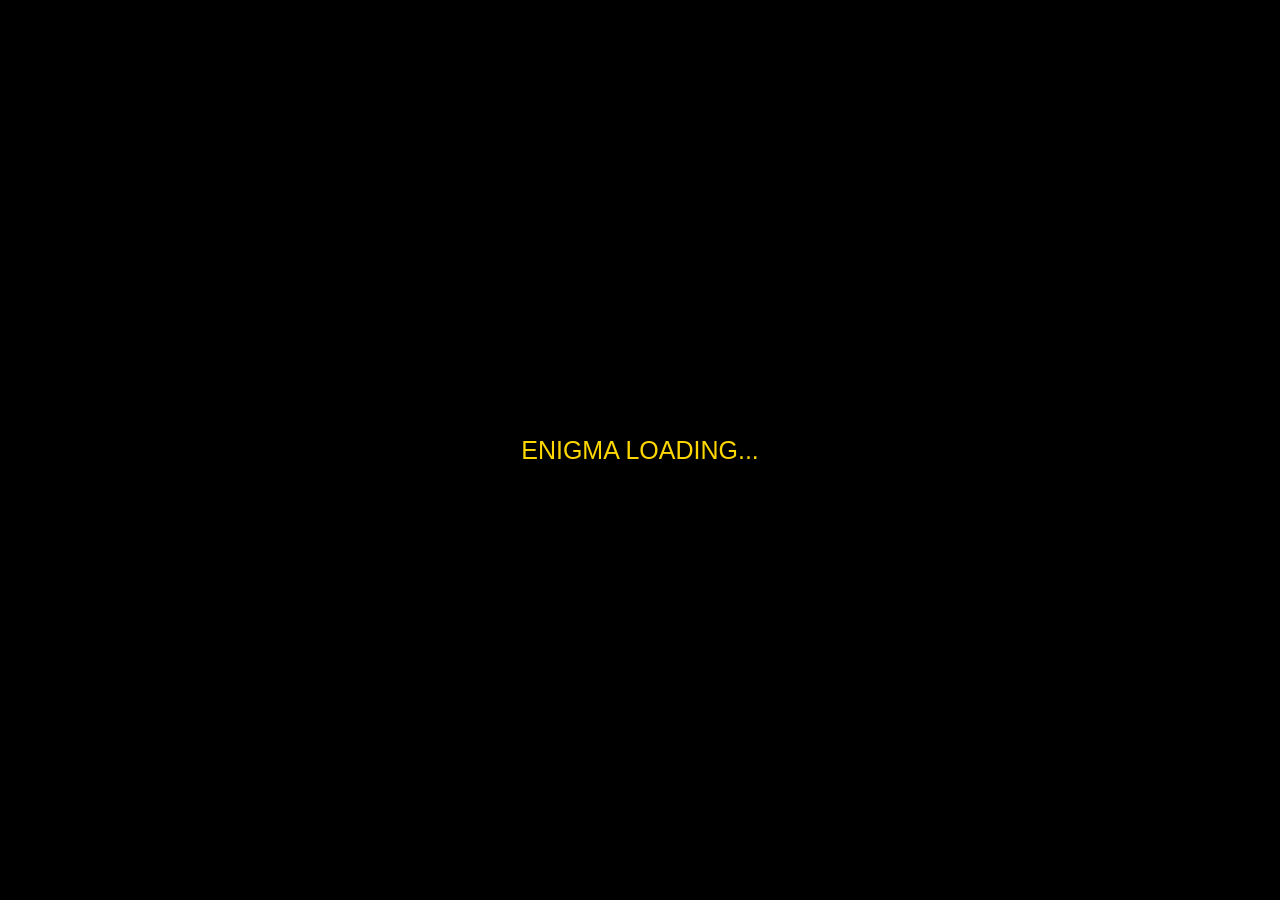
==== commit 6140a497: "Refactor index.html with style and content updates Updated styles and added leaderboard and communit" ====
--- a/index.html
+++ b/index.html
@@ -10,11 +10,11 @@
 body{
  font-family:Arial;
  background:#000;
- color:#fff;
+ color:white;
  overflow-x:hidden;
 }
 
-/* LOADING */
+/* LOADER */
 #loader{
  position:fixed;
  width:100%;
@@ -24,9 +24,8 @@
  justify-content:center;
  align-items:center;
  z-index:999;
+ color:#FFD700;
  font-size:25px;
- color:#FFD700;
- letter-spacing:3px;
 }
 
 /* PARTICLE */
@@ -42,10 +41,8 @@
  display:flex;
  justify-content:space-around;
  padding:12px;
- background:rgba(0,0,0,0.6);
+ background:rgba(0,0,0,0.7);
  backdrop-filter:blur(10px);
- position:sticky;
- top:0;
 }
 .nav button{
  background:#111;
@@ -59,7 +56,7 @@
  color:black;
 }
 
-/* PAGE ANIMATION */
+/* PAGE */
 .page{
  display:none;
  padding:20px;
@@ -73,14 +70,14 @@
  transform:translateY(0);
 }
 
-/* CARD */
+/* BOX */
 .box{
  background:rgba(20,20,20,0.8);
  border-radius:15px;
  padding:20px;
  margin-bottom:15px;
  text-align:center;
- box-shadow:0 0 25px rgba(255,215,0,0.15);
+ box-shadow:0 0 20px rgba(255,215,0,0.2);
 }
 
 /* BUTTON */
@@ -94,7 +91,6 @@
  background:linear-gradient(45deg,#FFD700,#fff);
  color:black;
  font-weight:bold;
- transition:0.2s;
 }
 .btn:hover{
  transform:scale(1.05);
@@ -122,6 +118,12 @@
  50%{transform:translateY(-15px)}
 }
 
+/* LEADERBOARD */
+.player{
+ padding:10px;
+ border-bottom:1px solid #333;
+}
+
 /* CURSOR */
 .cursor{
  position:fixed;
@@ -144,9 +146,8 @@
 <div class="nav">
 <button onclick="navClick('home')">Home</button>
 <button onclick="navClick('play')">Play</button>
-<button onclick="navClick('account')">Account</button>
-<button onclick="navClick('chat')">Chat</button>
-<button onclick="navClick('shop')">Shop</button>
+<button onclick="navClick('leaderboard')">Leaderboard</button>
+<button onclick="navClick('community')">Community</button>
 <button onclick="navClick('tools')">Tools</button>
 </div>
 
@@ -185,42 +186,32 @@
 </div>
 </div>
 
-<!-- ACCOUNT -->
-<div id="account" class="page">
-<div class="box">
-<input id="ruser" placeholder="Username">
-<input id="rpass" placeholder="Password">
-<button class="btn" onclick="register()">Register</button>
-<input id="luser" placeholder="Username">
-<input id="lpass" placeholder="Password">
-<button class="btn" onclick="login()">Login</button>
-<p id="loginInfo"></p>
-</div>
-</div>
-
-<!-- CHAT -->
-<div id="chat" class="page">
-<div class="box">
-<input id="msg">
-<button class="btn" onclick="sendMsg()">Send</button>
-<div id="chatBox"></div>
-</div>
-</div>
-
-<!-- SHOP -->
-<div id="shop" class="page">
-<div class="box">
-<p>Balance: <span id="bal">0</span></p>
-<button class="btn" onclick="buy()">Buy VIP</button>
+<!-- LEADERBOARD -->
+<div id="leaderboard" class="page">
+<div class="box">
+<h2>🏆 LEADERBOARD</h2>
+<div id="playersList">Loading...</div>
+</div>
+</div>
+
+<!-- COMMUNITY -->
+<div id="community" class="page">
+<div class="box">
+<h2>COMMUNITY</h2>
+<button class="btn" onclick="window.open('https://chat.whatsapp.com/Bgn1nn4B9qSGJ437zLDTWo?mode=gi_t')">
+Join WhatsApp
+</button>
 </div>
 </div>
 
 <!-- TOOLS -->
 <div id="tools" class="page">
 <div class="box">
-<input id="itemID">
-<button class="btn" onclick="searchItem()">Search Item</button>
-<img id="itemImg" width="100">
+<h2>ITEM SEARCH</h2>
+<p style="color:#FFD700">⚠️ must ID (angka saja)</p>
+<input id="itemID" placeholder="Item ID">
+<button class="btn" onclick="searchItem()">Search</button>
+<img id="itemImg" width="120">
 </div>
 </div>
 
@@ -247,62 +238,37 @@
  document.getElementById(p).classList.add('active');
 }
 
-// API
+// API LOAD
 async function load(){
  let res=await fetch("https://api.gtps.cloud/api/server/public/3141");
  let d=await res.json();
- status.innerHTML=d.state.server_status==1?"ONLINE":"OFFLINE";
+
+ status.innerHTML=d.state.server_status==1?"🟢 ONLINE":"🔴 OFFLINE";
  players.innerHTML="Players: "+d.state.players_online;
-}
-setInterval(load,5000); load();
-
-// REGISTER
-function register(){
- let u=JSON.parse(localStorage.getItem("users")||"{}");
- u[ruser.value]={pass:rpass.value,bal:100};
- localStorage.setItem("users",JSON.stringify(u));
- alert("Registered");
-}
-
-// LOGIN
-function login(){
- let u=JSON.parse(localStorage.getItem("users")||"{}");
- if(u[luser.value] && u[luser.value].pass==lpass.value){
-  localStorage.setItem("user",luser.value);
-  loginInfo.innerHTML="Success";
-  updateUser();
+
+ // LEADERBOARD (ambil players list kalau ada)
+ let list="";
+ if(d.state.players){
+  d.state.players.forEach(p=>{
+    list+=`<div class="player">${p.name}</div>`;
+  });
+ } else {
+  list="No leaderboard data";
  }
-}
-
-// USER
-function updateUser(){
- let u=localStorage.getItem("user");
- if(!u)return;
- let users=JSON.parse(localStorage.getItem("users"));
- bal.innerHTML=users[u].bal;
-}
-updateUser();
-
-// CHAT
-function sendMsg(){
- let d=JSON.parse(localStorage.getItem("chat")||"[]");
- d.push(msg.value);
- localStorage.setItem("chat",JSON.stringify(d));
- chatBox.innerHTML=d.map(x=>"<p>"+x+"</p>").join("");
-}
-
-// SHOP
-function buy(){
- let u=localStorage.getItem("user");
- let users=JSON.parse(localStorage.getItem("users"));
- users[u].bal-=10;
- localStorage.setItem("users",JSON.stringify(users));
- updateUser();
-}
-
-// ITEM
+
+ playersList.innerHTML=list;
+}
+setInterval(load,5000);
+load();
+
+// ITEM SEARCH
 function searchItem(){
- itemImg.src="https://api.gtps.cloud/api/item/texture/3141/"+itemID.value;
+ let id=itemID.value;
+ if(isNaN(id) || id===""){
+  alert("Item ID harus angka!");
+  return;
+ }
+ itemImg.src="https://api.gtps.cloud/api/item/texture/3141/"+id;
 }
 
 // PARTICLE
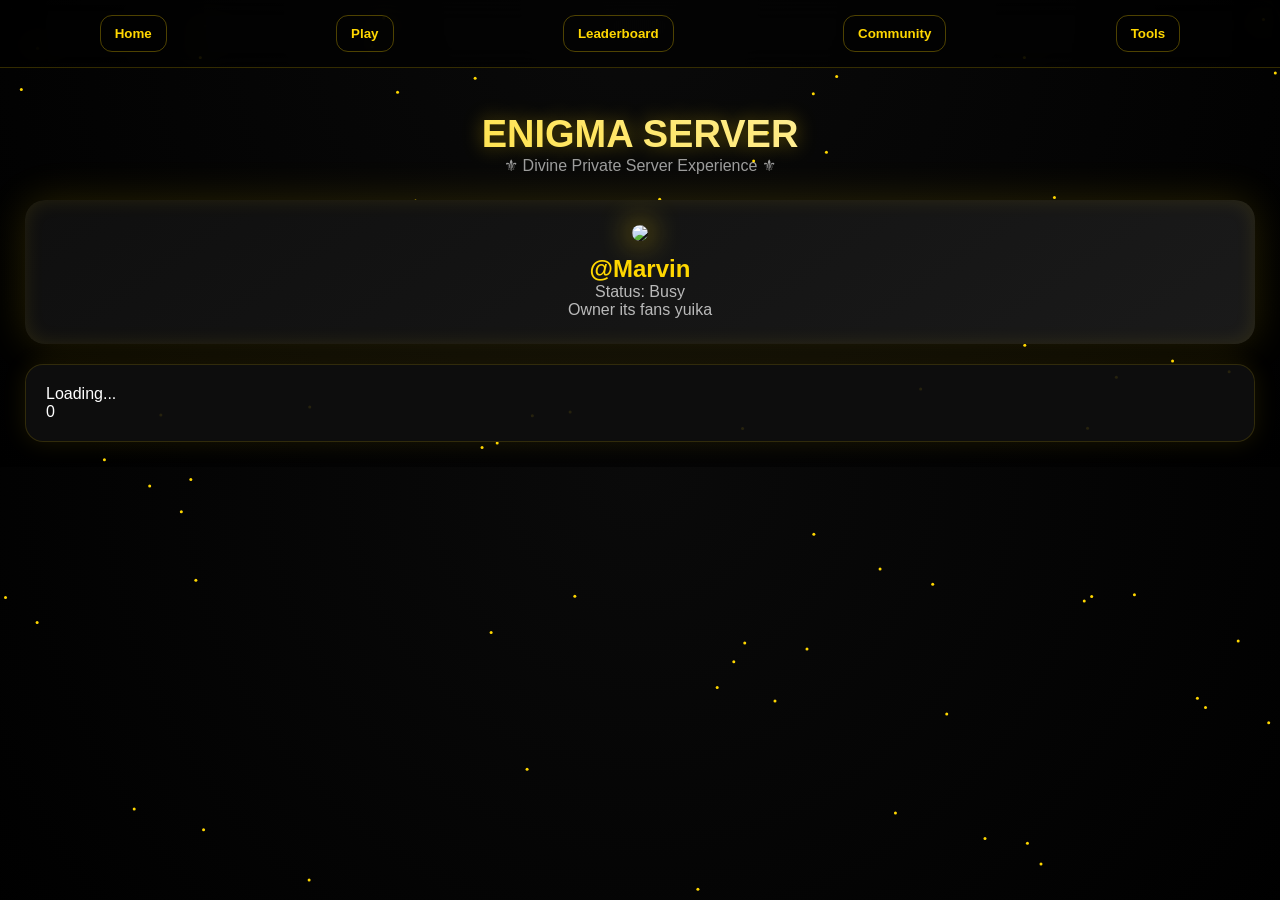
==== commit 0a4ea56f: "Refactor index.html for UI enhancements Updated styles and structure for improved UI and responsiven" ====
--- a/index.html
+++ b/index.html
@@ -8,25 +8,124 @@
 <style>
 *{margin:0;padding:0;box-sizing:border-box}
 body{
- font-family:Arial;
- background:#000;
+ font-family:'Segoe UI',sans-serif;
+ background:radial-gradient(circle at top,#0a0a0a,#000);
+ color:#fff;
+ overflow-x:hidden;
+}
+
+/* NAV */
+.nav{
+ display:flex;
+ justify-content:space-around;
+ padding:15px;
+ background:rgba(0,0,0,0.6);
+ backdrop-filter:blur(12px);
+ border-bottom:1px solid rgba(255,215,0,0.2);
+}
+.nav button{
+ background:transparent;
+ border:1px solid rgba(255,215,0,0.3);
+ padding:10px 14px;
+ color:#FFD700;
+ border-radius:12px;
+ font-weight:bold;
+ transition:0.3s;
+}
+.nav button:hover{
+ background:#FFD700;
+ color:black;
+ box-shadow:0 0 20px gold;
+}
+
+/* PAGE */
+.page{display:none;padding:25px}
+.active{display:block}
+
+/* HERO */
+.hero{
+ text-align:center;
+ margin-top:20px;
+}
+.hero h1{
+ font-size:38px;
+ background:linear-gradient(45deg,#FFD700,#fff);
+ -webkit-background-clip:text;
+ color:transparent;
+ text-shadow:0 0 20px rgba(255,215,0,0.4);
+}
+.hero p{
+ opacity:0.6;
+}
+
+/* OWNER CARD */
+.owner{
+ margin-top:25px;
+ padding:25px;
+ border-radius:20px;
+ background:linear-gradient(145deg,#0f0f0f,#1a1a1a);
+ box-shadow:
+ 0 0 40px rgba(255,215,0,0.15),
+ inset 0 0 20px rgba(255,215,0,0.1);
+ text-align:center;
+}
+
+.owner img{
+ width:180px;
+ border-radius:20px;
+ box-shadow:0 0 30px gold;
+}
+
+.owner h2{
+ color:#FFD700;
+ margin-top:10px;
+}
+
+.status{
+ opacity:0.7;
+}
+
+/* CARD */
+.card{
+ margin-top:20px;
+ padding:20px;
+ border-radius:18px;
+ background:rgba(15,15,15,0.9);
+ border:1px solid rgba(255,215,0,0.15);
+ box-shadow:0 0 25px rgba(255,215,0,0.1);
+}
+
+/* BUTTON */
+.btn{
+ display:block;
+ width:100%;
+ padding:15px;
+ margin:10px 0;
+ border:none;
+ border-radius:14px;
+ font-weight:bold;
+ background:linear-gradient(45deg,#FFD700,#fff);
+ color:black;
+ transition:0.3s;
+}
+.btn:hover{
+ transform:scale(1.05);
+ box-shadow:0 0 20px gold;
+}
+
+/* INPUT */
+input{
+ width:100%;
+ padding:12px;
+ border-radius:10px;
+ border:none;
+ background:#111;
  color:white;
- overflow-x:hidden;
-}
-
-/* LOADER */
-#loader{
- position:fixed;
- width:100%;
- height:100%;
- background:#000;
- display:flex;
- justify-content:center;
- align-items:center;
- z-index:999;
- color:#FFD700;
- font-size:25px;
-}
+ margin-top:10px;
+}
+
+/* TEXT */
+.gold{color:#FFD700}
 
 /* PARTICLE */
 canvas{
@@ -35,169 +134,98 @@
  left:0;
  z-index:-1;
 }
-
-/* NAV */
-.nav{
- display:flex;
- justify-content:space-around;
- padding:12px;
- background:rgba(0,0,0,0.7);
- backdrop-filter:blur(10px);
-}
-.nav button{
- background:#111;
- border:1px solid #333;
- padding:10px;
- color:white;
- border-radius:10px;
-}
-.nav button:hover{
- background:#FFD700;
- color:black;
-}
-
-/* PAGE */
-.page{
- display:none;
- padding:20px;
- opacity:0;
- transform:translateY(20px);
- transition:0.4s;
-}
-.active{
- display:block;
- opacity:1;
- transform:translateY(0);
-}
-
-/* BOX */
-.box{
- background:rgba(20,20,20,0.8);
- border-radius:15px;
- padding:20px;
- margin-bottom:15px;
- text-align:center;
- box-shadow:0 0 20px rgba(255,215,0,0.2);
-}
-
-/* BUTTON */
-.btn{
- display:block;
- width:100%;
- padding:14px;
- margin:8px 0;
- border:none;
- border-radius:12px;
- background:linear-gradient(45deg,#FFD700,#fff);
- color:black;
- font-weight:bold;
-}
-.btn:hover{
- transform:scale(1.05);
- box-shadow:0 0 15px gold;
-}
-
-/* INPUT */
-input{
- width:100%;
- padding:12px;
- margin:5px 0;
- border-radius:10px;
- border:none;
- background:#222;
- color:white;
-}
-
-/* LOGO */
-.logo{
- width:130px;
- animation:float 3s infinite;
- filter:drop-shadow(0 0 20px gold);
-}
-@keyframes float{
- 50%{transform:translateY(-15px)}
-}
-
-/* LEADERBOARD */
-.player{
- padding:10px;
- border-bottom:1px solid #333;
-}
-
-/* CURSOR */
-.cursor{
- position:fixed;
- width:15px;
- height:15px;
- background:gold;
- border-radius:50%;
- pointer-events:none;
- filter:blur(6px);
-}
 </style>
 </head>
 
 <body>
 
-<div id="loader">ENIGMA LOADING...</div>
 <canvas id="bg"></canvas>
-<div class="cursor" id="cursor"></div>
 
 <div class="nav">
-<button onclick="navClick('home')">Home</button>
-<button onclick="navClick('play')">Play</button>
-<button onclick="navClick('leaderboard')">Leaderboard</button>
-<button onclick="navClick('community')">Community</button>
-<button onclick="navClick('tools')">Tools</button>
+<button onclick="show('home')">Home</button>
+<button onclick="show('play')">Play</button>
+<button onclick="show('leaderboard')">Leaderboard</button>
+<button onclick="show('community')">Community</button>
+<button onclick="show('tools')">Tools</button>
 </div>
 
 <!-- HOME -->
 <div id="home" class="page active">
-<div class="box">
-<img class="logo" src="https://i.postimg.cc/F1fQdYVv/file-000000002e0c71fab5230bc42b5b3130.png">
-<h2>ENIGMA SERVER</h2>
+
+<div class="hero">
+<h1>ENIGMA SERVER</h1>
+<p>⚜ Divine Private Server Experience ⚜</p>
+</div>
+
+<div class="owner">
+
+<img src="https://i.postimg.cc/pmN34kjC/me.jpg">
+
+<h2>@Marvin</h2>
+<p class="status">Status: Busy</p>
+<p class="status">Owner its fans yuika</p>
+
+</div>
+
+<div class="card">
 <p id="status">Loading...</p>
 <p id="players">0</p>
 </div>
+
 </div>
 
 <!-- PLAY -->
 <div id="play" class="page">
-<div class="box">
-<button class="btn" onclick="show('how')">How To Play</button>
-<button class="btn" onclick="window.open('https://dash.gtps.cloud/android/3141')">Download Host</button>
-</div>
-</div>
-
-<!-- HOW -->
-<div id="how" class="page">
-<div class="box">
-<h3>ANDROID</h3>
-<button class="btn" onclick="window.open('https://powertunnel.id.uptodown.com/android')">Download</button>
-
-<h3>IOS</h3>
-<button class="btn" onclick="window.open('https://dash.gtps.cloud/ios/3141')">Import</button>
-
-<h3>WINDOWS</h3>
+
+<div class="card">
+<h2 class="gold">ANDROID</h2>
+
+<button class="btn" onclick="window.open('https://powertunnel.id.uptodown.com/android')">
+Download PowerTunnel
+</button>
+
+<button class="btn" onclick="window.open('https://dash.gtps.cloud/android/3141')">
+PowerTunnel Host
+</button>
+
+<button class="btn" onclick="window.open('https://www.apkmirror.com/apk/xfalcon/virtual-hosts/virtual-hosts-2-1-0-release/virtual-hosts-2-1-0-android-apk-download/')">
+Download Virtual Host
+</button>
+
+<button class="btn" onclick="window.open('https://dash.gtps.cloud/how-to-play/3141')">
+Virtual Host Config
+</button>
+</div>
+
+<div class="card">
+<h2 class="gold">IOS</h2>
+<button class="btn" onclick="window.open('https://dash.gtps.cloud/ios/3141')">
+Import Config
+</button>
+</div>
+
+<div class="card">
+<h2 class="gold">PC HOST</h2>
 <pre>
 91.134.85.13 growtopia1.com
 91.134.85.13 growtopia2.com
 </pre>
 </div>
+
 </div>
 
 <!-- LEADERBOARD -->
 <div id="leaderboard" class="page">
-<div class="box">
-<h2>🏆 LEADERBOARD</h2>
+<div class="card">
+<h2 class="gold">LEADERBOARD</h2>
 <div id="playersList">Loading...</div>
 </div>
 </div>
 
 <!-- COMMUNITY -->
 <div id="community" class="page">
-<div class="box">
-<h2>COMMUNITY</h2>
+<div class="card">
+<h2 class="gold">COMMUNITY</h2>
 <button class="btn" onclick="window.open('https://chat.whatsapp.com/Bgn1nn4B9qSGJ437zLDTWo?mode=gi_t')">
 Join WhatsApp
 </button>
@@ -206,39 +234,26 @@
 
 <!-- TOOLS -->
 <div id="tools" class="page">
-<div class="box">
-<h2>ITEM SEARCH</h2>
-<p style="color:#FFD700">⚠️ must ID (angka saja)</p>
-<input id="itemID" placeholder="Item ID">
+<div class="card">
+<h2 class="gold">ITEM SEARCH</h2>
+<p class="gold">⚠ must ID</p>
+
+<input id="itemID" placeholder="Enter ID">
 <button class="btn" onclick="searchItem()">Search</button>
+
 <img id="itemImg" width="120">
 </div>
 </div>
 
-<audio id="clickSound" src="https://www.myinstants.com/media/sounds/mouse-click.mp3"></audio>
-
 <script>
 
-// LOADER
-setTimeout(()=>loader.style.display="none",1500);
-
-// SOUND
-function playSound(){
- document.getElementById("clickSound").play();
-}
-
 // NAV
-function navClick(p){
- playSound();
- show(p);
-}
-
 function show(p){
  document.querySelectorAll('.page').forEach(e=>e.classList.remove('active'));
  document.getElementById(p).classList.add('active');
 }
 
-// API LOAD
+// API
 async function load(){
  let res=await fetch("https://api.gtps.cloud/api/server/public/3141");
  let d=await res.json();
@@ -246,25 +261,14 @@
  status.innerHTML=d.state.server_status==1?"🟢 ONLINE":"🔴 OFFLINE";
  players.innerHTML="Players: "+d.state.players_online;
 
- // LEADERBOARD (ambil players list kalau ada)
- let list="";
- if(d.state.players){
-  d.state.players.forEach(p=>{
-    list+=`<div class="player">${p.name}</div>`;
-  });
- } else {
-  list="No leaderboard data";
- }
-
- playersList.innerHTML=list;
-}
-setInterval(load,5000);
-load();
-
-// ITEM SEARCH
+ playersList.innerHTML="Players Online: "+d.state.players_online;
+}
+setInterval(load,5000); load();
+
+// ITEM
 function searchItem(){
  let id=itemID.value;
- if(isNaN(id) || id===""){
+ if(isNaN(id)||id===""){
   alert("Item ID harus angka!");
   return;
  }
@@ -279,7 +283,7 @@
 
 let p=[];
 for(let i=0;i<80;i++){
- p.push({x:Math.random()*c.width,y:Math.random()*c.height,dx:Math.random()-0.5,dy:Math.random()-0.5});
+ p.push({x:Math.random()*c.width,y:Math.random()*c.height,dy:Math.random()+0.5});
 }
 
 function draw(){
@@ -287,21 +291,15 @@
  ctx.fillStyle="gold";
  p.forEach(a=>{
   ctx.beginPath();
-  ctx.arc(a.x,a.y,2,0,Math.PI*2);
+  ctx.arc(a.x,a.y,1.5,0,Math.PI*2);
   ctx.fill();
-  a.x+=a.dx;
   a.y+=a.dy;
+  if(a.y>c.height) a.y=0;
  });
  requestAnimationFrame(draw);
 }
 draw();
 
-// CURSOR
-document.addEventListener("mousemove",e=>{
- cursor.style.left=e.clientX+"px";
- cursor.style.top=e.clientY+"px";
-});
-
 </script>
 
 </body>
